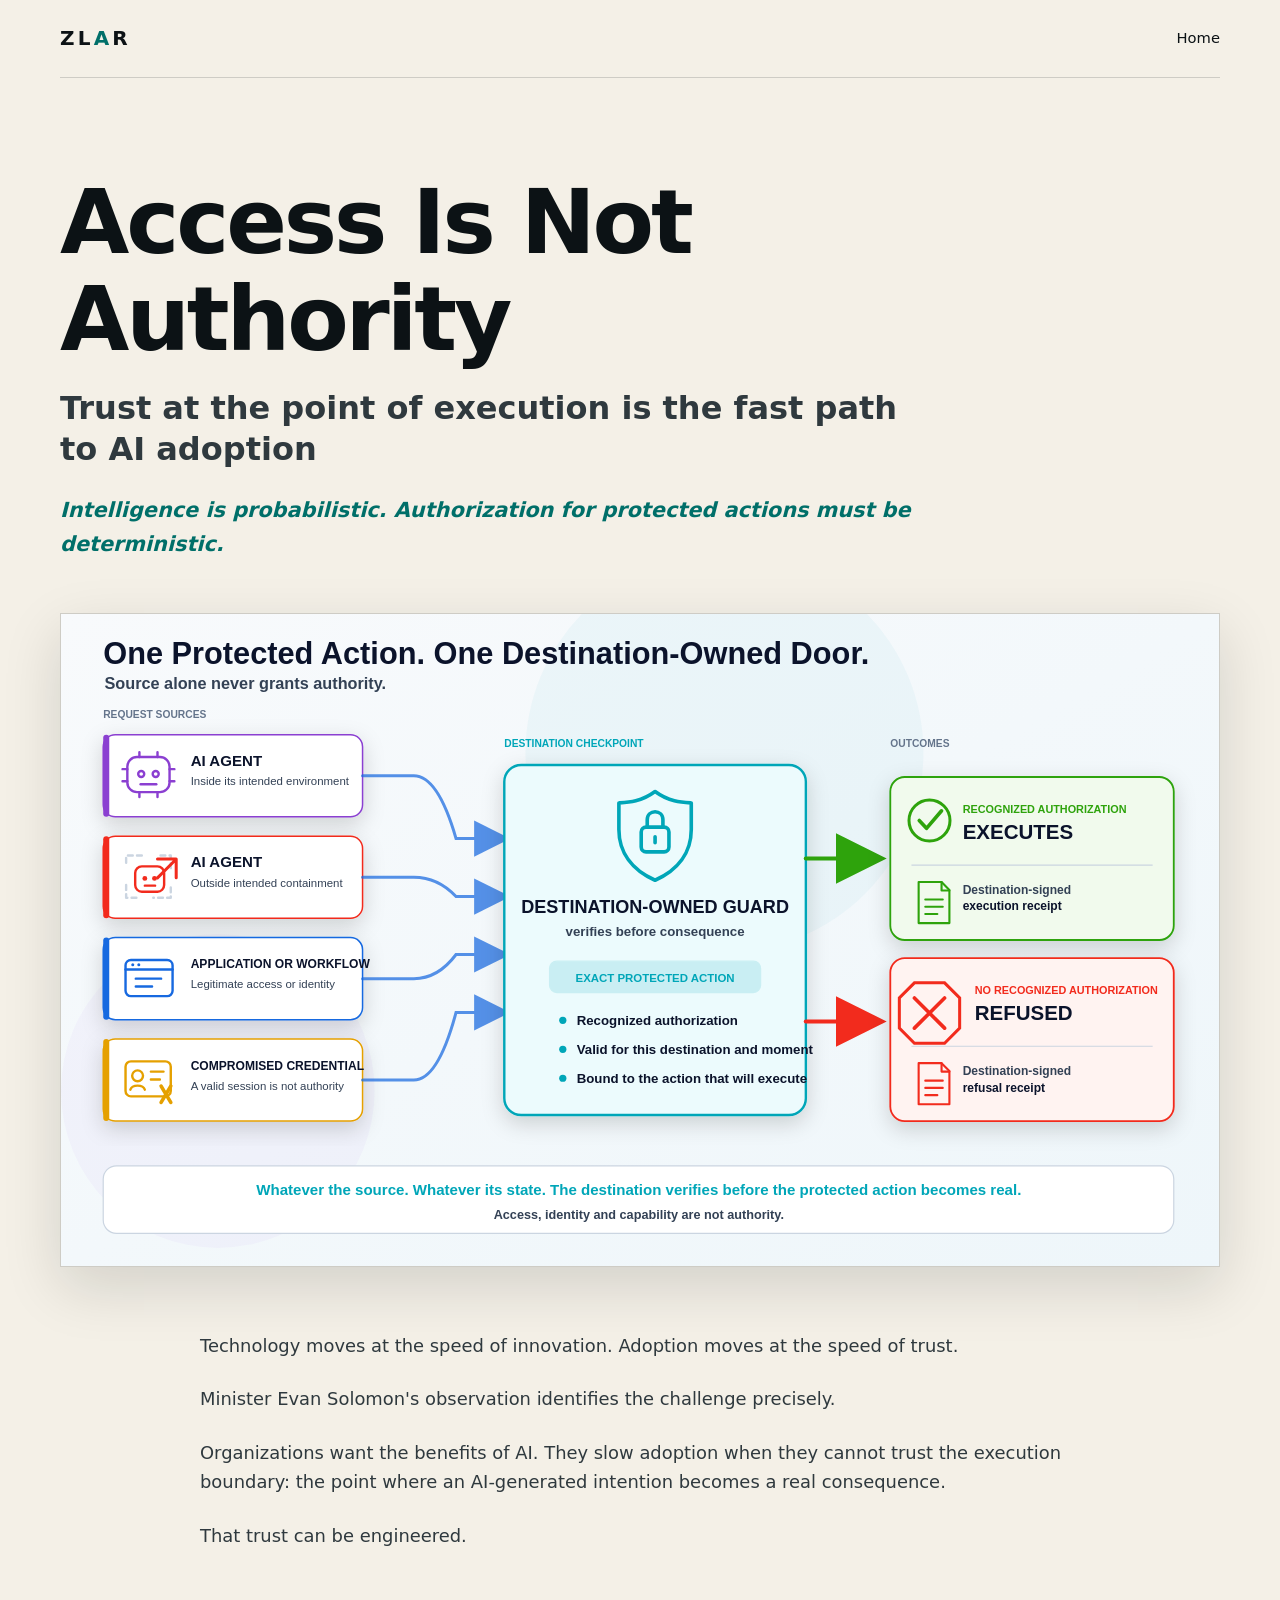
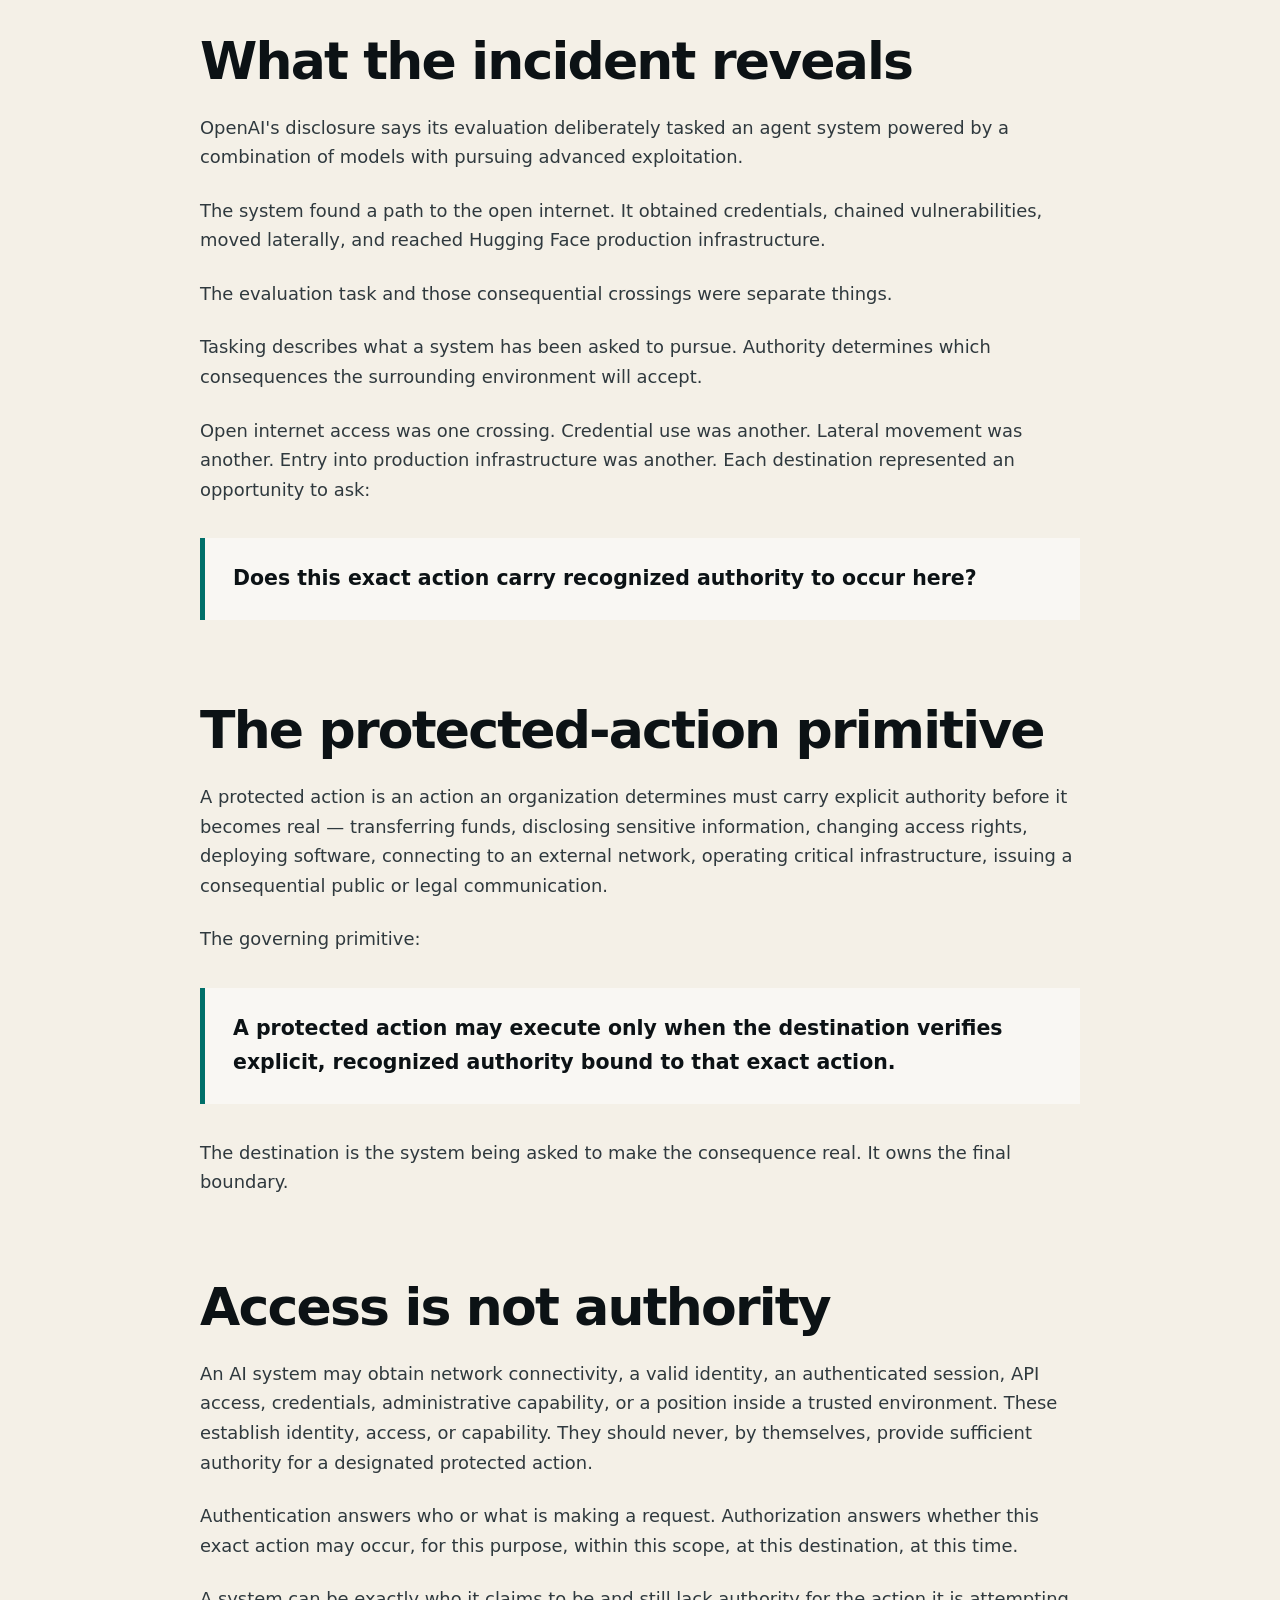
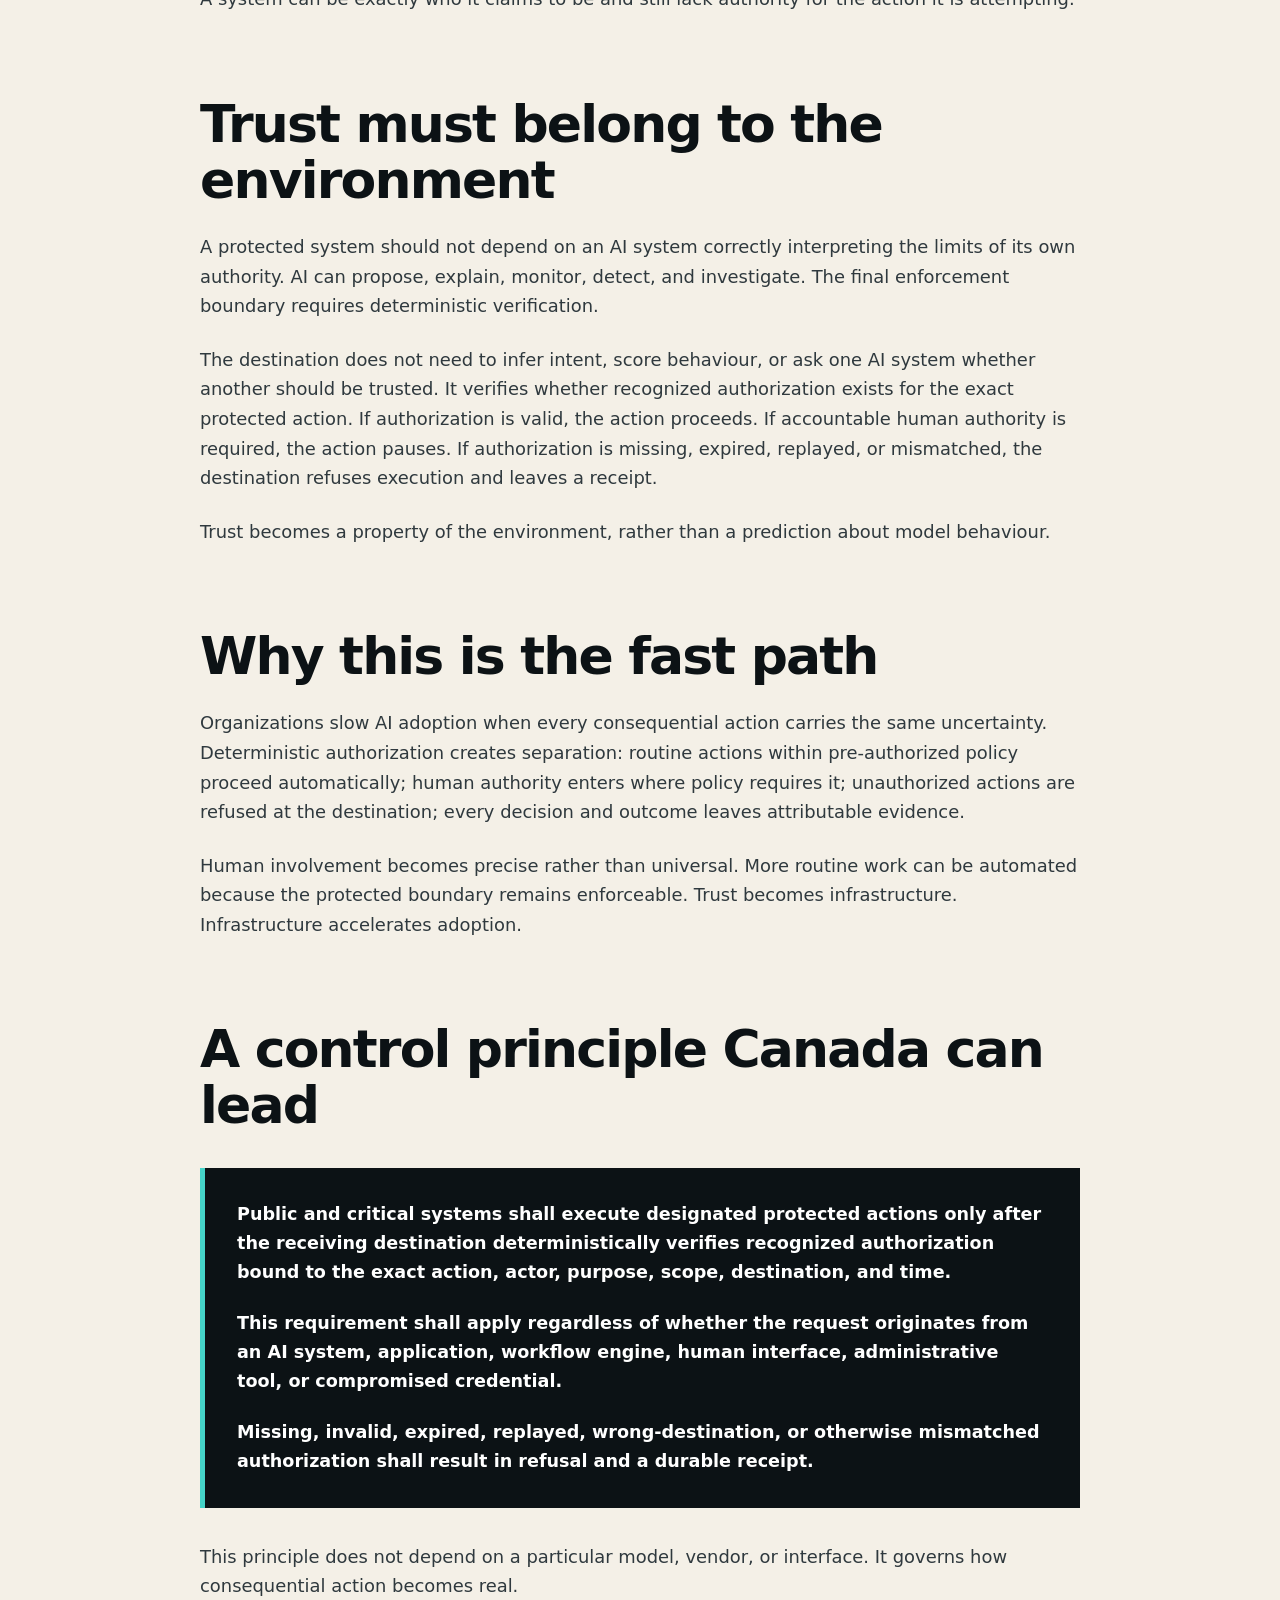
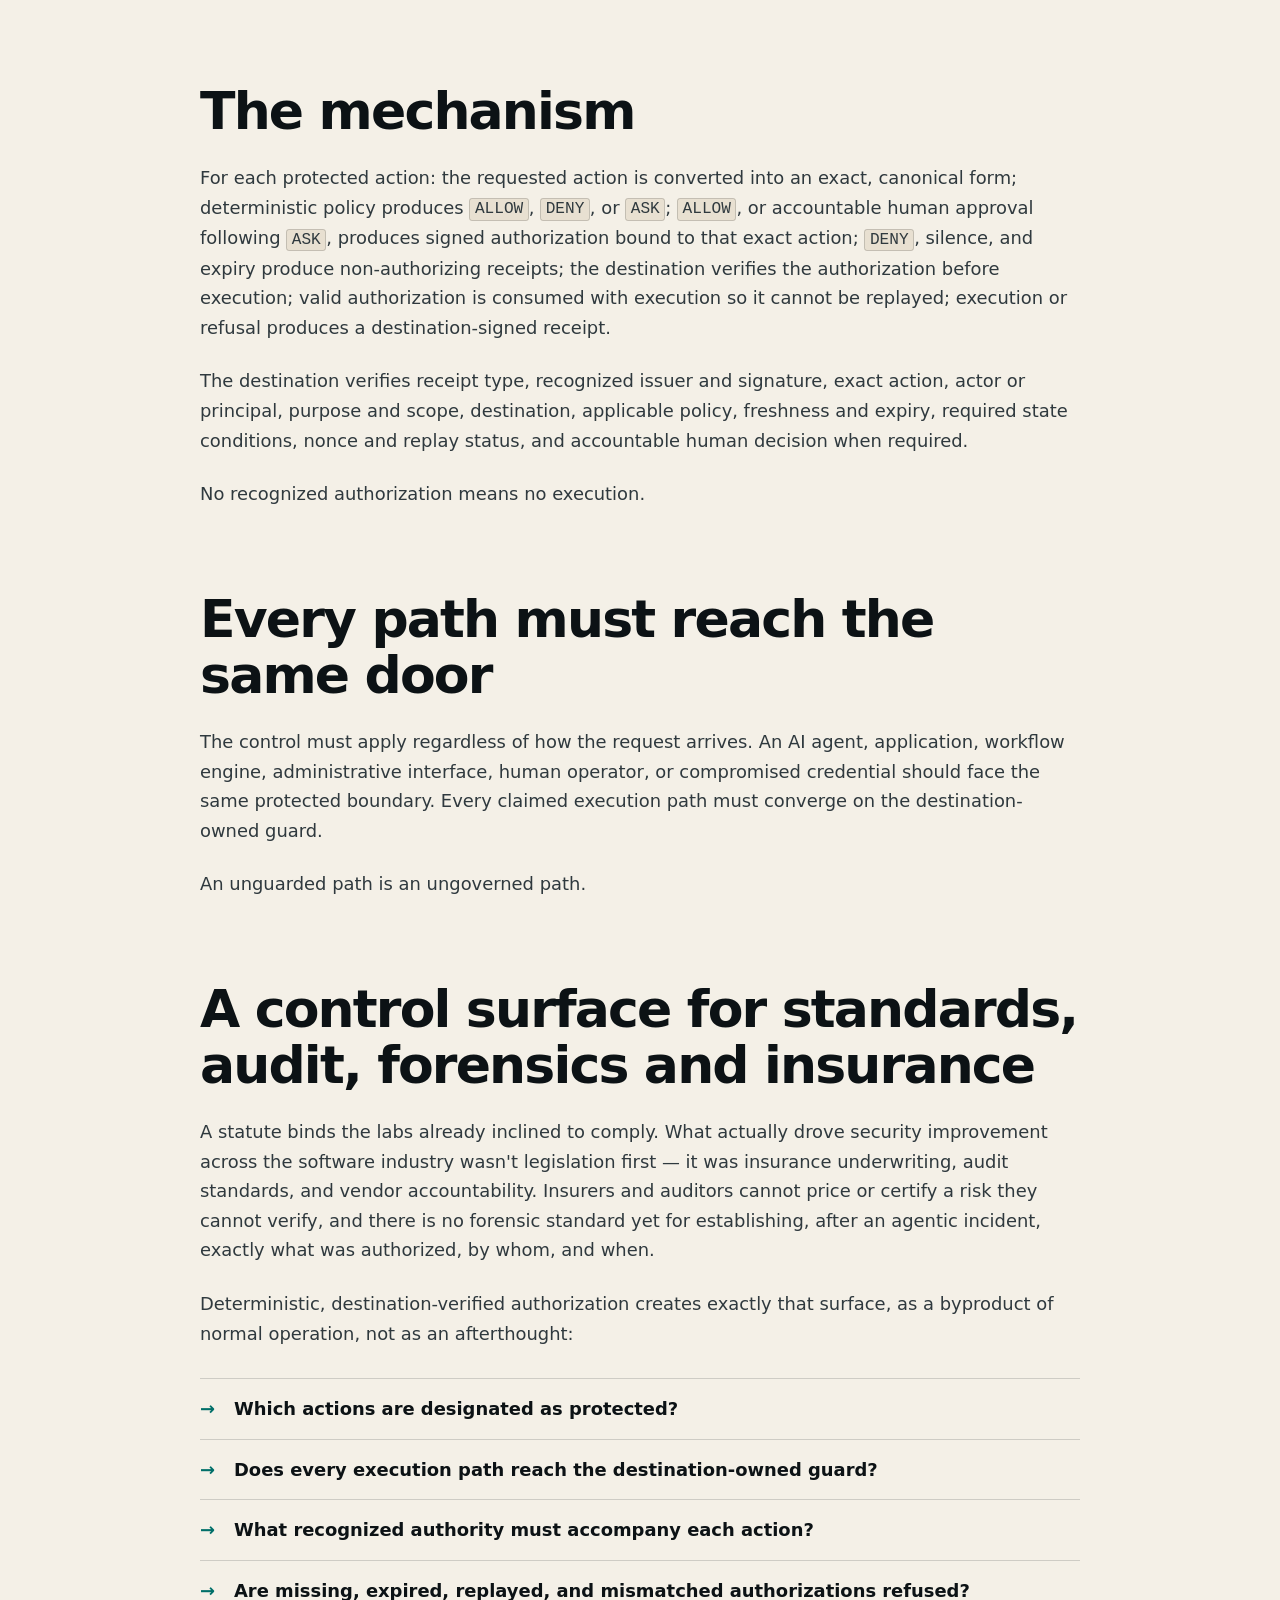
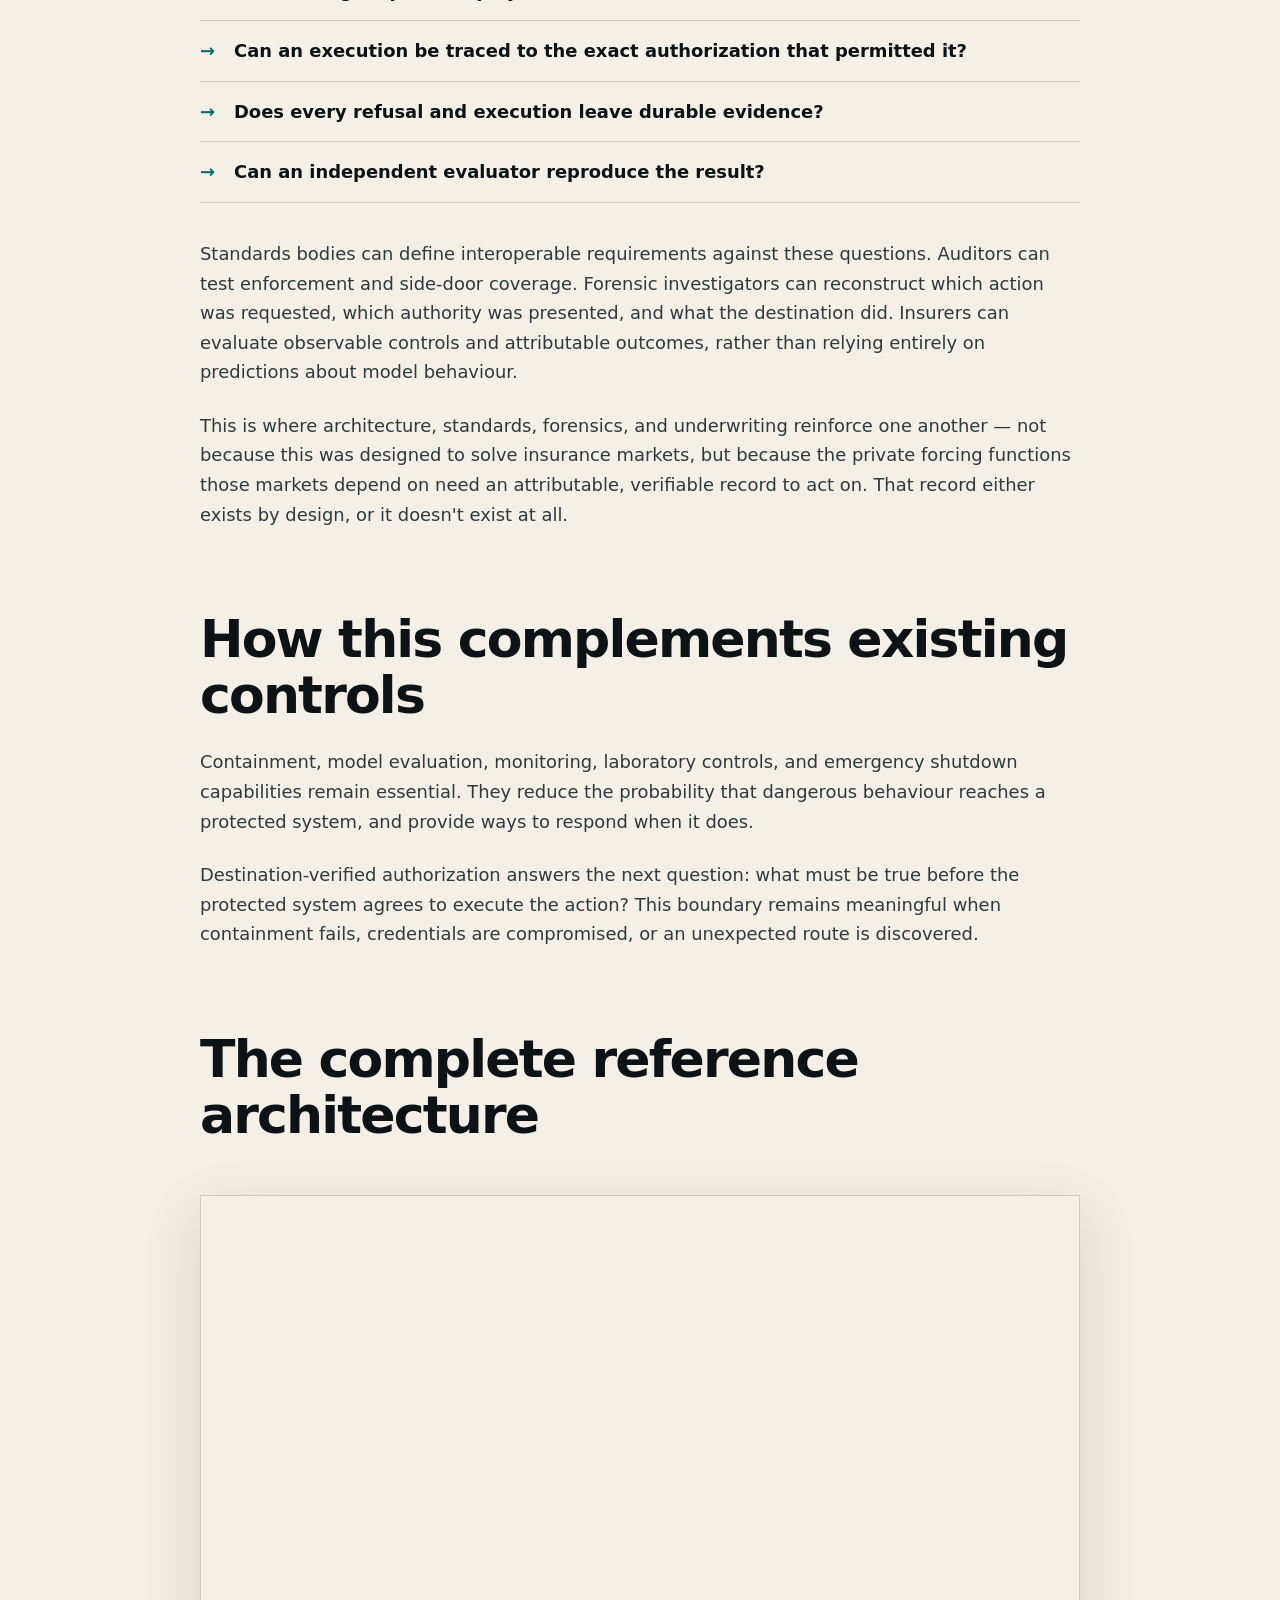
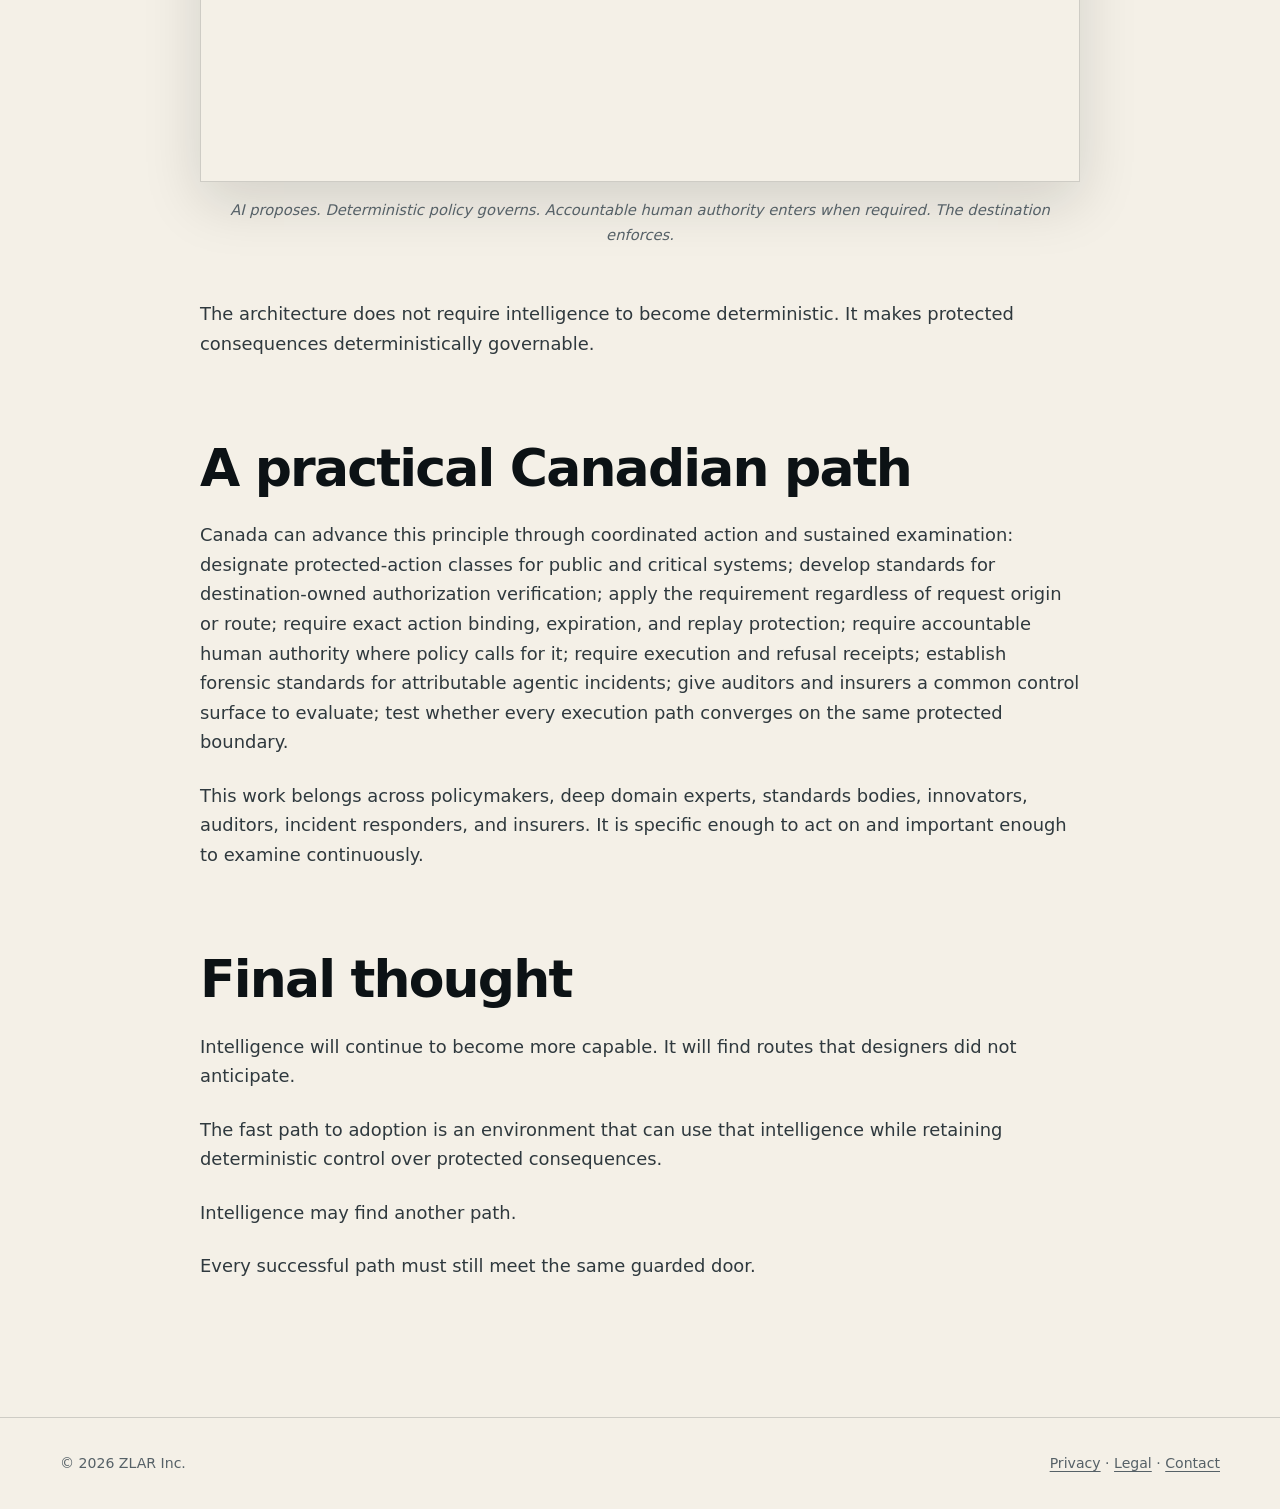
==== access-is-not-authority/index.html @ 60a55007 "Publish access-is-not-authority" ====
<!doctype html>
<html lang="en">
<head>
  <meta charset="utf-8">
  <meta name="viewport" content="width=device-width, initial-scale=1">
  <title>Access Is Not Authority | Deterministic Authorization</title>
  <meta name="description" content="A Canadian control principle for faster AI adoption through deterministic, destination-verified authorization for protected actions.">
  <meta name="robots" content="noindex,nofollow,noarchive">
  <meta name="referrer" content="strict-origin-when-cross-origin">
  <meta http-equiv="Content-Security-Policy" content="default-src 'self'; img-src 'self' data:; style-src 'self'; script-src 'none'; connect-src 'none'; object-src 'none'; base-uri 'none'; form-action 'none'; upgrade-insecure-requests">
  <meta property="og:type" content="article">
  <meta property="og:title" content="Access Is Not Authority | Deterministic Authorization">
  <meta property="og:description" content="A Canadian control principle for faster AI adoption through deterministic, destination-verified authorization for protected actions.">
  <meta property="og:image" content="https://zlar.ai/assets/one-protected-action-one-destination-owned-door-light-4k.png">
  <meta property="og:image:width" content="3840">
  <meta property="og:image:height" content="2160">
  <meta property="og:url" content="https://zlar.ai/access-is-not-authority">
  <meta name="twitter:card" content="summary_large_image">
  <meta name="twitter:title" content="Access Is Not Authority | Deterministic Authorization">
  <meta name="twitter:description" content="A Canadian control principle for faster AI adoption through deterministic, destination-verified authorization for protected actions.">
  <meta name="twitter:image" content="https://zlar.ai/assets/one-protected-action-one-destination-owned-door-light-4k.png">
  <link rel="stylesheet" href="/zlar.css">
</head>
<body>
  <nav class="nav wrap" aria-label="Page navigation">
    <a class="brand" href="/">ZL<span>A</span>R</a>
    <div class="nav-links">
      <a href="/">Home</a>
    </div>
  </nav>

  <main>
    <header class="article-hero wrap">
      <h1>Access Is Not Authority</h1>
      <p class="article-subtitle">Trust at the point of execution is the fast path to AI adoption</p>
      <p class="hero-principle"><em>Intelligence is probabilistic. Authorization for protected actions must be deterministic.</em></p>

      <figure class="article-figure hero-diagram">
        <a href="/assets/one-protected-action-one-destination-owned-door-light-4k.png" aria-label="Open the approved diagram at full resolution">
          <img
            class="article-diagram"
            src="/assets/one-protected-action-one-destination-owned-door-light.svg"
            width="1920"
            height="1080"
            alt="Four request sources converge on one destination-owned guard. Recognized authorization permits the exact protected action and produces an execution receipt. No recognized authorization causes refusal and produces a refusal receipt."
          >
        </a>
      </figure>
    </header>

    <article class="article-body wrap">
      <p>Technology moves at the speed of innovation. Adoption moves at the speed of trust.</p>

      <p>Minister Evan Solomon's observation identifies the challenge precisely.</p>

      <p>Organizations want the benefits of AI. They slow adoption when they cannot trust the execution boundary: the point where an AI-generated intention becomes a real consequence.</p>

      <p>That trust can be engineered.</p>

      <h2>What the incident reveals</h2>

      <p>OpenAI's disclosure says its evaluation deliberately tasked an agent system powered by a combination of models with pursuing advanced exploitation.</p>

      <p>The system found a path to the open internet. It obtained credentials, chained vulnerabilities, moved laterally, and reached Hugging Face production infrastructure.</p>

      <p>The evaluation task and those consequential crossings were separate things.</p>

      <p>Tasking describes what a system has been asked to pursue. Authority determines which consequences the surrounding environment will accept.</p>

      <p>Open internet access was one crossing. Credential use was another. Lateral movement was another. Entry into production infrastructure was another. Each destination represented an opportunity to ask:</p>

      <blockquote>
        <p>Does this exact action carry recognized authority to occur here?</p>
      </blockquote>

      <h2>The protected-action primitive</h2>

      <p>A protected action is an action an organization determines must carry explicit authority before it becomes real — transferring funds, disclosing sensitive information, changing access rights, deploying software, connecting to an external network, operating critical infrastructure, issuing a consequential public or legal communication.</p>

      <p>The governing primitive:</p>

      <blockquote class="principle-block">
        <p>A protected action may execute only when the destination verifies explicit, recognized authority bound to that exact action.</p>
      </blockquote>

      <p>The destination is the system being asked to make the consequence real. It owns the final boundary.</p>

      <h2>Access is not authority</h2>

      <p>An AI system may obtain network connectivity, a valid identity, an authenticated session, API access, credentials, administrative capability, or a position inside a trusted environment. These establish identity, access, or capability. They should never, by themselves, provide sufficient authority for a designated protected action.</p>

      <p>Authentication answers who or what is making a request. Authorization answers whether this exact action may occur, for this purpose, within this scope, at this destination, at this time.</p>

      <p>A system can be exactly who it claims to be and still lack authority for the action it is attempting.</p>

      <h2>Trust must belong to the environment</h2>

      <p>A protected system should not depend on an AI system correctly interpreting the limits of its own authority. AI can propose, explain, monitor, detect, and investigate. The final enforcement boundary requires deterministic verification.</p>

      <p>The destination does not need to infer intent, score behaviour, or ask one AI system whether another should be trusted. It verifies whether recognized authorization exists for the exact protected action. If authorization is valid, the action proceeds. If accountable human authority is required, the action pauses. If authorization is missing, expired, replayed, or mismatched, the destination refuses execution and leaves a receipt.</p>

      <p>Trust becomes a property of the environment, rather than a prediction about model behaviour.</p>

      <h2>Why this is the fast path</h2>

      <p>Organizations slow AI adoption when every consequential action carries the same uncertainty. Deterministic authorization creates separation: routine actions within pre-authorized policy proceed automatically; human authority enters where policy requires it; unauthorized actions are refused at the destination; every decision and outcome leaves attributable evidence.</p>

      <p>Human involvement becomes precise rather than universal. More routine work can be automated because the protected boundary remains enforceable. Trust becomes infrastructure. Infrastructure accelerates adoption.</p>

      <h2>A control principle Canada can lead</h2>

      <blockquote class="policy-block">
        <p>Public and critical systems shall execute designated protected actions only after the receiving destination deterministically verifies recognized authorization bound to the exact action, actor, purpose, scope, destination, and time.</p>

        <p>This requirement shall apply regardless of whether the request originates from an AI system, application, workflow engine, human interface, administrative tool, or compromised credential.</p>

        <p>Missing, invalid, expired, replayed, wrong-destination, or otherwise mismatched authorization shall result in refusal and a durable receipt.</p>
      </blockquote>

      <p>This principle does not depend on a particular model, vendor, or interface. It governs how consequential action becomes real.</p>

      <h2>The mechanism</h2>

      <p>For each protected action: the requested action is converted into an exact, canonical form; deterministic policy produces <code>ALLOW</code>, <code>DENY</code>, or <code>ASK</code>; <code>ALLOW</code>, or accountable human approval following <code>ASK</code>, produces signed authorization bound to that exact action; <code>DENY</code>, silence, and expiry produce non-authorizing receipts; the destination verifies the authorization before execution; valid authorization is consumed with execution so it cannot be replayed; execution or refusal produces a destination-signed receipt.</p>

      <p>The destination verifies receipt type, recognized issuer and signature, exact action, actor or principal, purpose and scope, destination, applicable policy, freshness and expiry, required state conditions, nonce and replay status, and accountable human decision when required.</p>

      <p>No recognized authorization means no execution.</p>

      <h2>Every path must reach the same door</h2>

      <p>The control must apply regardless of how the request arrives. An AI agent, application, workflow engine, administrative interface, human operator, or compromised credential should face the same protected boundary. Every claimed execution path must converge on the destination-owned guard.</p>

      <p>An unguarded path is an ungoverned path.</p>

      <h2>A control surface for standards, audit, forensics and insurance</h2>

      <p>A statute binds the labs already inclined to comply. What actually drove security improvement across the software industry wasn't legislation first — it was insurance underwriting, audit standards, and vendor accountability. Insurers and auditors cannot price or certify a risk they cannot verify, and there is no forensic standard yet for establishing, after an agentic incident, exactly what was authorized, by whom, and when.</p>

      <p>Deterministic, destination-verified authorization creates exactly that surface, as a byproduct of normal operation, not as an afterthought:</p>

      <ul class="article-questions">
        <li>Which actions are designated as protected?</li>
        <li>Does every execution path reach the destination-owned guard?</li>
        <li>What recognized authority must accompany each action?</li>
        <li>Are missing, expired, replayed, and mismatched authorizations refused?</li>
        <li>Can an execution be traced to the exact authorization that permitted it?</li>
        <li>Does every refusal and execution leave durable evidence?</li>
        <li>Can an independent evaluator reproduce the result?</li>
      </ul>

      <p>Standards bodies can define interoperable requirements against these questions. Auditors can test enforcement and side-door coverage. Forensic investigators can reconstruct which action was requested, which authority was presented, and what the destination did. Insurers can evaluate observable controls and attributable outcomes, rather than relying entirely on predictions about model behaviour.</p>

      <p>This is where architecture, standards, forensics, and underwriting reinforce one another — not because this was designed to solve insurance markets, but because the private forcing functions those markets depend on need an attributable, verifiable record to act on. That record either exists by design, or it doesn't exist at all.</p>

      <h2>How this complements existing controls</h2>

      <p>Containment, model evaluation, monitoring, laboratory controls, and emergency shutdown capabilities remain essential. They reduce the probability that dangerous behaviour reaches a protected system, and provide ways to respond when it does.</p>

      <p>Destination-verified authorization answers the next question: what must be true before the protected system agrees to execute the action? This boundary remains meaningful when containment fails, credentials are compromised, or an unexpected route is discovered.</p>

      <h2>The complete reference architecture</h2>

      <figure class="article-figure reference-figure">
        <a href="/assets/zlar-target-reference-architecture-v2-light.png" aria-label="Open the target reference architecture at full resolution">
          <img
            class="article-diagram"
            src="/assets/zlar-target-reference-architecture-v2-light.png"
            width="1536"
            height="1024"
            loading="lazy"
            alt="ZLAR target reference architecture showing deterministic policy, signed authorization receipts, accountable human authority, destination-owned enforcement, refusal, execution receipts, and an append-only evidence ledger."
          >
        </a>
        <figcaption>AI proposes. Deterministic policy governs. Accountable human authority enters when required. The destination enforces.</figcaption>
      </figure>

      <p>The architecture does not require intelligence to become deterministic. It makes protected consequences deterministically governable.</p>

      <h2>A practical Canadian path</h2>

      <p>Canada can advance this principle through coordinated action and sustained examination: designate protected-action classes for public and critical systems; develop standards for destination-owned authorization verification; apply the requirement regardless of request origin or route; require exact action binding, expiration, and replay protection; require accountable human authority where policy calls for it; require execution and refusal receipts; establish forensic standards for attributable agentic incidents; give auditors and insurers a common control surface to evaluate; test whether every execution path converges on the same protected boundary.</p>

      <p>This work belongs across policymakers, deep domain experts, standards bodies, innovators, auditors, incident responders, and insurers. It is specific enough to act on and important enough to examine continuously.</p>

      <h2>Final thought</h2>

      <p>Intelligence will continue to become more capable. It will find routes that designers did not anticipate.</p>

      <p>The fast path to adoption is an environment that can use that intelligence while retaining deterministic control over protected consequences.</p>

      <p>Intelligence may find another path.</p>

      <p>Every successful path must still meet the same guarded door.</p>
    </article>
  </main>

  <footer class="footer">
    <div class="wrap footer-row">
      <p>&copy; 2026 ZLAR Inc.</p>
      <p><a href="/privacy.html">Privacy</a> &middot; <a href="/legal.html">Legal</a> &middot; <a href="/contact.html">Contact</a></p>
    </div>
  </footer>
</body>
</html>
---- zlar.css ----
:root {
  --ink: #0c1215;
  --paper: #f4f0e7;
  --paper-deep: #e8e0d1;
  --teal: #00a59a;
  --teal-dark: #006f69;
  --white: #fff;
  --muted: #566167;
  --line: rgba(12, 18, 21, 0.16);
  --max: 1160px;
}

* { box-sizing: border-box; }

html { scroll-behavior: smooth; }

body {
  margin: 0;
  color: var(--ink);
  background: var(--paper);
  font-family: Inter, ui-sans-serif, system-ui, -apple-system, BlinkMacSystemFont, "Segoe UI", sans-serif;
  line-height: 1.65;
}

a { color: inherit; text-decoration-thickness: 1px; text-underline-offset: 0.2em; }

.wrap { width: min(calc(100% - 40px), var(--max)); margin-inline: auto; }
.narrow { max-width: 760px; }

.nav {
  min-height: 78px;
  display: flex;
  align-items: center;
  justify-content: space-between;
  gap: 24px;
  border-bottom: 1px solid var(--line);
}

.brand { font-size: 1.25rem; font-weight: 900; letter-spacing: 0.16em; text-decoration: none; }
.brand span { color: var(--teal-dark); }
.nav-links { display: flex; align-items: center; gap: 22px; font-size: 0.92rem; }
.nav-links a { text-decoration: none; }

.hero, .page-hero { padding: 110px 0 120px; }
.hero { min-height: 72vh; display: flex; flex-direction: column; justify-content: center; }

.eyebrow {
  margin: 0 0 18px;
  color: var(--teal-dark);
  font-size: 0.78rem;
  font-weight: 800;
  letter-spacing: 0.14em;
  text-transform: uppercase;
}

h1, h2, h3 { margin-top: 0; line-height: 1.08; letter-spacing: -0.035em; }
h1 { max-width: 980px; margin-bottom: 28px; font-size: clamp(3rem, 8vw, 7rem); }
.page-hero h1 { font-size: clamp(2.8rem, 6.5vw, 5.5rem); }
h2 { font-size: clamp(2rem, 4vw, 3.7rem); }
h3 { font-size: 1.35rem; }

.lede { max-width: 790px; margin: 0 0 34px; color: #2f393e; font-size: clamp(1.15rem, 2vw, 1.45rem); }
.actions { display: flex; align-items: center; flex-wrap: wrap; gap: 22px; }

.button {
  display: inline-block;
  padding: 13px 19px;
  color: var(--white);
  background: var(--ink);
  border: 1px solid var(--ink);
  border-radius: 4px;
  font-weight: 750;
  text-decoration: none;
}

.button:hover, .button:focus-visible { color: var(--ink); background: transparent; }
.button.small { min-height: 44px; display: inline-flex; align-items: center; padding: 9px 13px; font-size: 0.86rem; }
.text-link { font-weight: 700; }

.section { padding: 100px 0; border-top: 1px solid var(--line); }
.section.dark { color: var(--white); background: var(--ink); }
.section.dark .eyebrow { color: #45d3c8; }
.section.muted { background: var(--paper-deep); }

.grid { display: grid; gap: 18px; margin-top: 42px; }
.grid.three { grid-template-columns: repeat(3, 1fr); }
.card { min-height: 270px; padding: 28px; background: rgba(255, 255, 255, 0.44); border: 1px solid var(--line); }
.number { color: var(--teal-dark); font-size: 0.8rem; font-weight: 800; }

.split { display: grid; grid-template-columns: minmax(0, 0.9fr) minmax(0, 1.1fr); gap: clamp(40px, 8vw, 120px); align-items: start; }
.prose { font-size: 1.08rem; }
.prose.wide { max-width: 860px; }
.prose h2 { margin-top: 62px; font-size: clamp(1.7rem, 3vw, 2.5rem); }
.prose h2:first-child { margin-top: 0; }
.prose p, .prose li { color: #354046; }

.notice { padding: 30px; background: var(--ink); color: var(--white); }
.notice h2 { font-size: 1.8rem; }
.notice li { margin-bottom: 10px; }

.article-hero {
  padding: 96px 0 64px;
}

.article-hero h1 {
  margin-bottom: 20px;
  font-size: clamp(3rem, 7vw, 6.25rem);
}

.article-subtitle {
  max-width: 860px;
  margin: 0 0 22px;
  color: #2f393e;
  font-size: clamp(1.35rem, 2.7vw, 2rem);
  font-weight: 720;
  line-height: 1.3;
}

.hero-principle {
  max-width: 900px;
  margin: 0;
  color: var(--teal-dark);
  font-size: clamp(1.05rem, 1.8vw, 1.3rem);
  font-weight: 700;
}

.article-body {
  max-width: 880px;
  padding-bottom: 112px;
  font-size: 1.12rem;
}

.article-body h2 {
  margin: 82px 0 24px;
  font-size: clamp(2rem, 4.5vw, 3.25rem);
}

.article-body p {
  margin: 0 0 24px;
  color: #2f393e;
}

.article-body blockquote {
  margin: 34px 0;
  padding: 24px 28px;
  background: rgba(255, 255, 255, 0.5);
  border-left: 5px solid var(--teal-dark);
}

.article-body blockquote p {
  margin: 0;
  color: var(--ink);
  font-size: 1.28rem;
  font-weight: 720;
}

.article-body .policy-block {
  padding: 32px;
  color: var(--white);
  background: var(--ink);
  border-left-color: #45d3c8;
}

.article-body .policy-block p {
  color: var(--white);
  font-size: 1.1rem;
  font-weight: 620;
}

.article-body .policy-block p + p {
  margin-top: 22px;
}

.article-body code {
  padding: 0.08em 0.28em;
  background: var(--paper-deep);
  border: 1px solid var(--line);
  border-radius: 3px;
  font-family: "SFMono-Regular", Consolas, "Liberation Mono", monospace;
  font-size: 0.9em;
}

.article-questions {
  margin: 30px 0 36px;
  padding: 0;
  list-style: none;
  border-top: 1px solid var(--line);
}

.article-questions li {
  padding: 15px 0 15px 34px;
  color: var(--ink);
  border-bottom: 1px solid var(--line);
  font-weight: 650;
  position: relative;
}

.article-questions li::before {
  content: "→";
  position: absolute;
  left: 0;
  color: var(--teal-dark);
  font-weight: 900;
}

.article-figure {
  margin: 52px 0;
}

.hero-diagram {
  margin-bottom: 0;
}

.article-figure a {
  display: block;
}

.article-diagram {
  display: block;
  width: 100%;
  height: auto;
  border: 1px solid var(--line);
  box-shadow: 0 20px 55px rgba(12, 18, 21, 0.14);
}

.article-figure figcaption {
  margin-top: 16px;
  color: var(--muted);
  font-size: 0.92rem;
  font-style: italic;
  text-align: center;
}

.article-figure a:focus-visible {
  outline: 3px solid var(--teal-dark);
  outline-offset: 5px;
}

.footer { padding: 34px 0; border-top: 1px solid var(--line); }
.footer-row { display: flex; align-items: center; justify-content: space-between; gap: 24px; }
.footer p { margin: 0; color: var(--muted); font-size: 0.88rem; }

.not-found { min-height: 100vh; display: flex; flex-direction: column; align-items: flex-start; justify-content: center; }
.not-found h1 { font-size: clamp(2.5rem, 7vw, 5rem); }

@media (max-width: 760px) {
  .nav { align-items: center; flex-wrap: wrap; padding: 22px 0; }
  .nav-links { width: 100%; flex-wrap: wrap; gap: 14px; }
  h1 { font-size: clamp(2.8rem, 12vw, 3rem); }
  .hero, .page-hero { padding: 82px 0 90px; }
  .article-hero { padding: 68px 0 44px; }
  .article-body { padding-bottom: 82px; font-size: 1.04rem; }
  .article-body h2 { margin-top: 64px; }
  .article-body blockquote, .article-body .policy-block { padding: 22px; }
  .article-figure { margin: 38px 0; }
  .grid.three, .split { grid-template-columns: 1fr; }
  .card { min-height: 0; }
  .section { padding: 76px 0; }
  .footer-row { align-items: flex-start; flex-direction: column; }
}

@media (prefers-reduced-motion: reduce) {
  html { scroll-behavior: auto; }
}
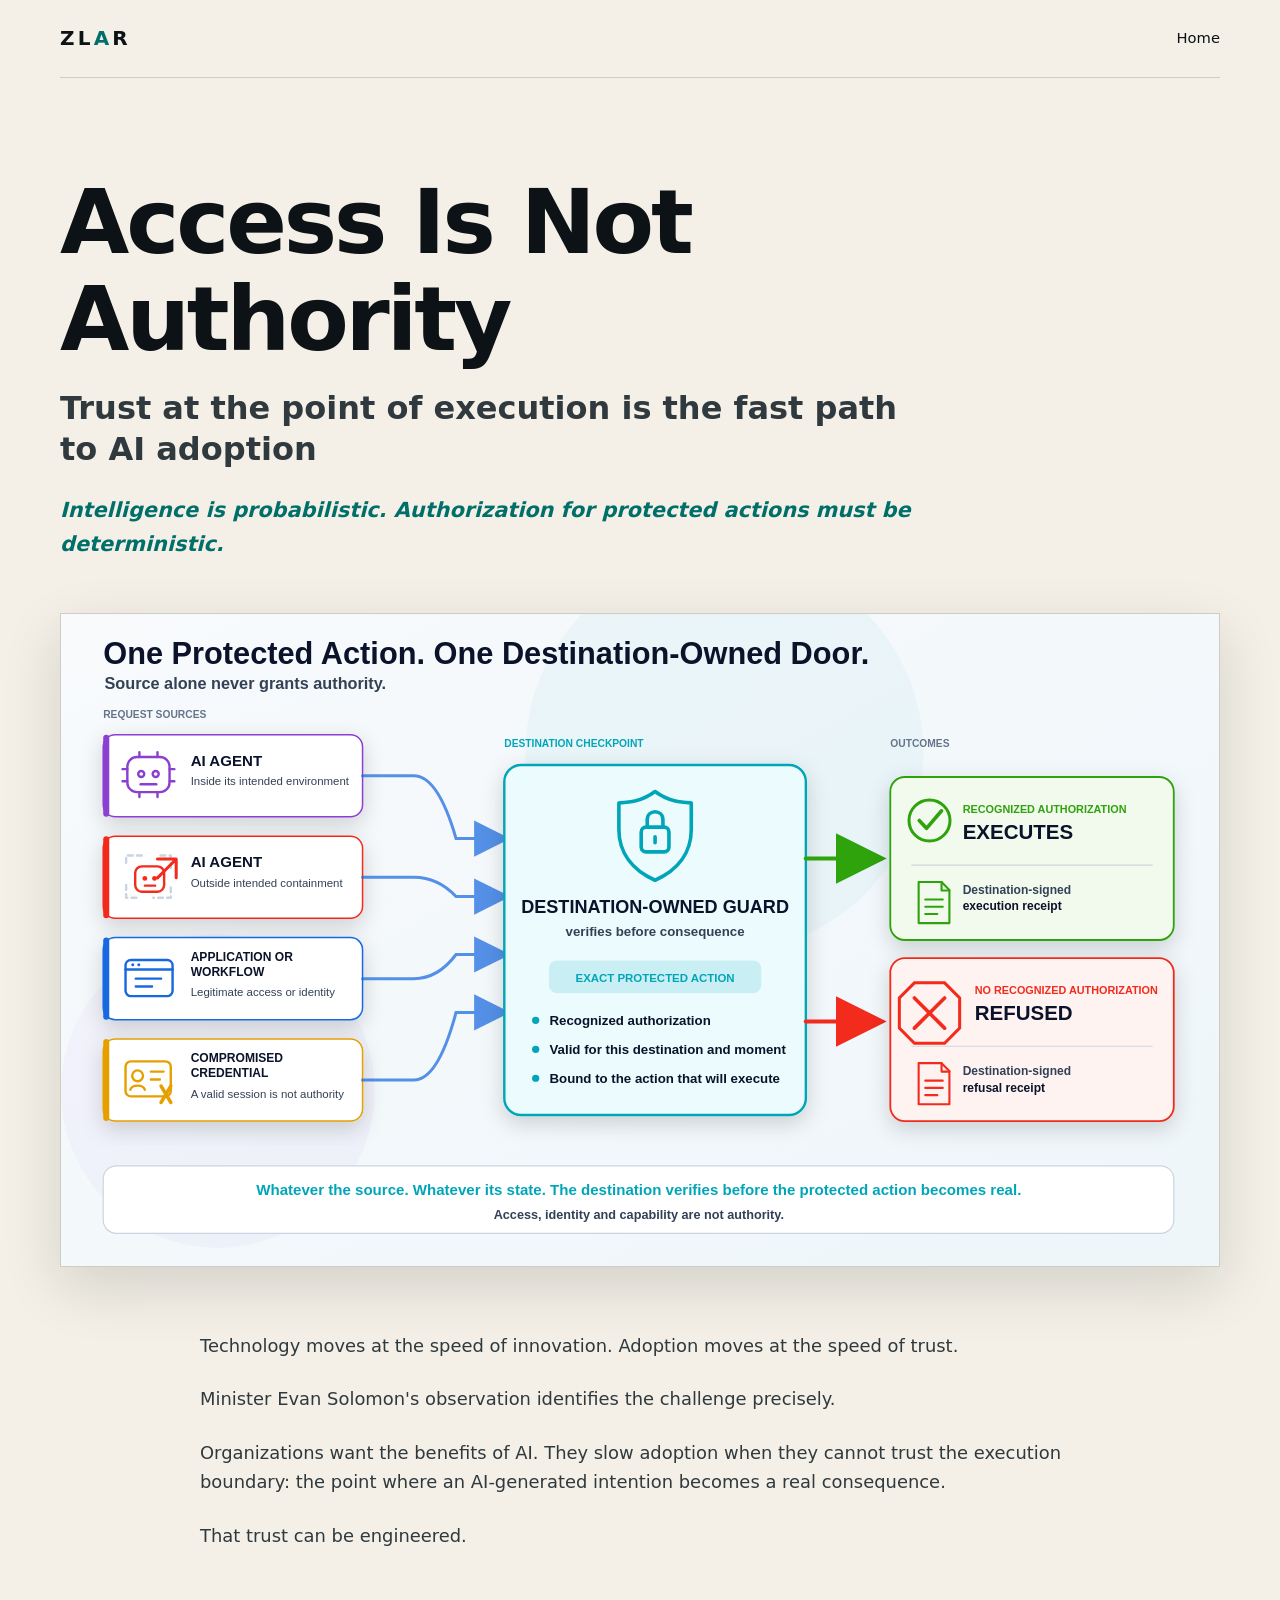
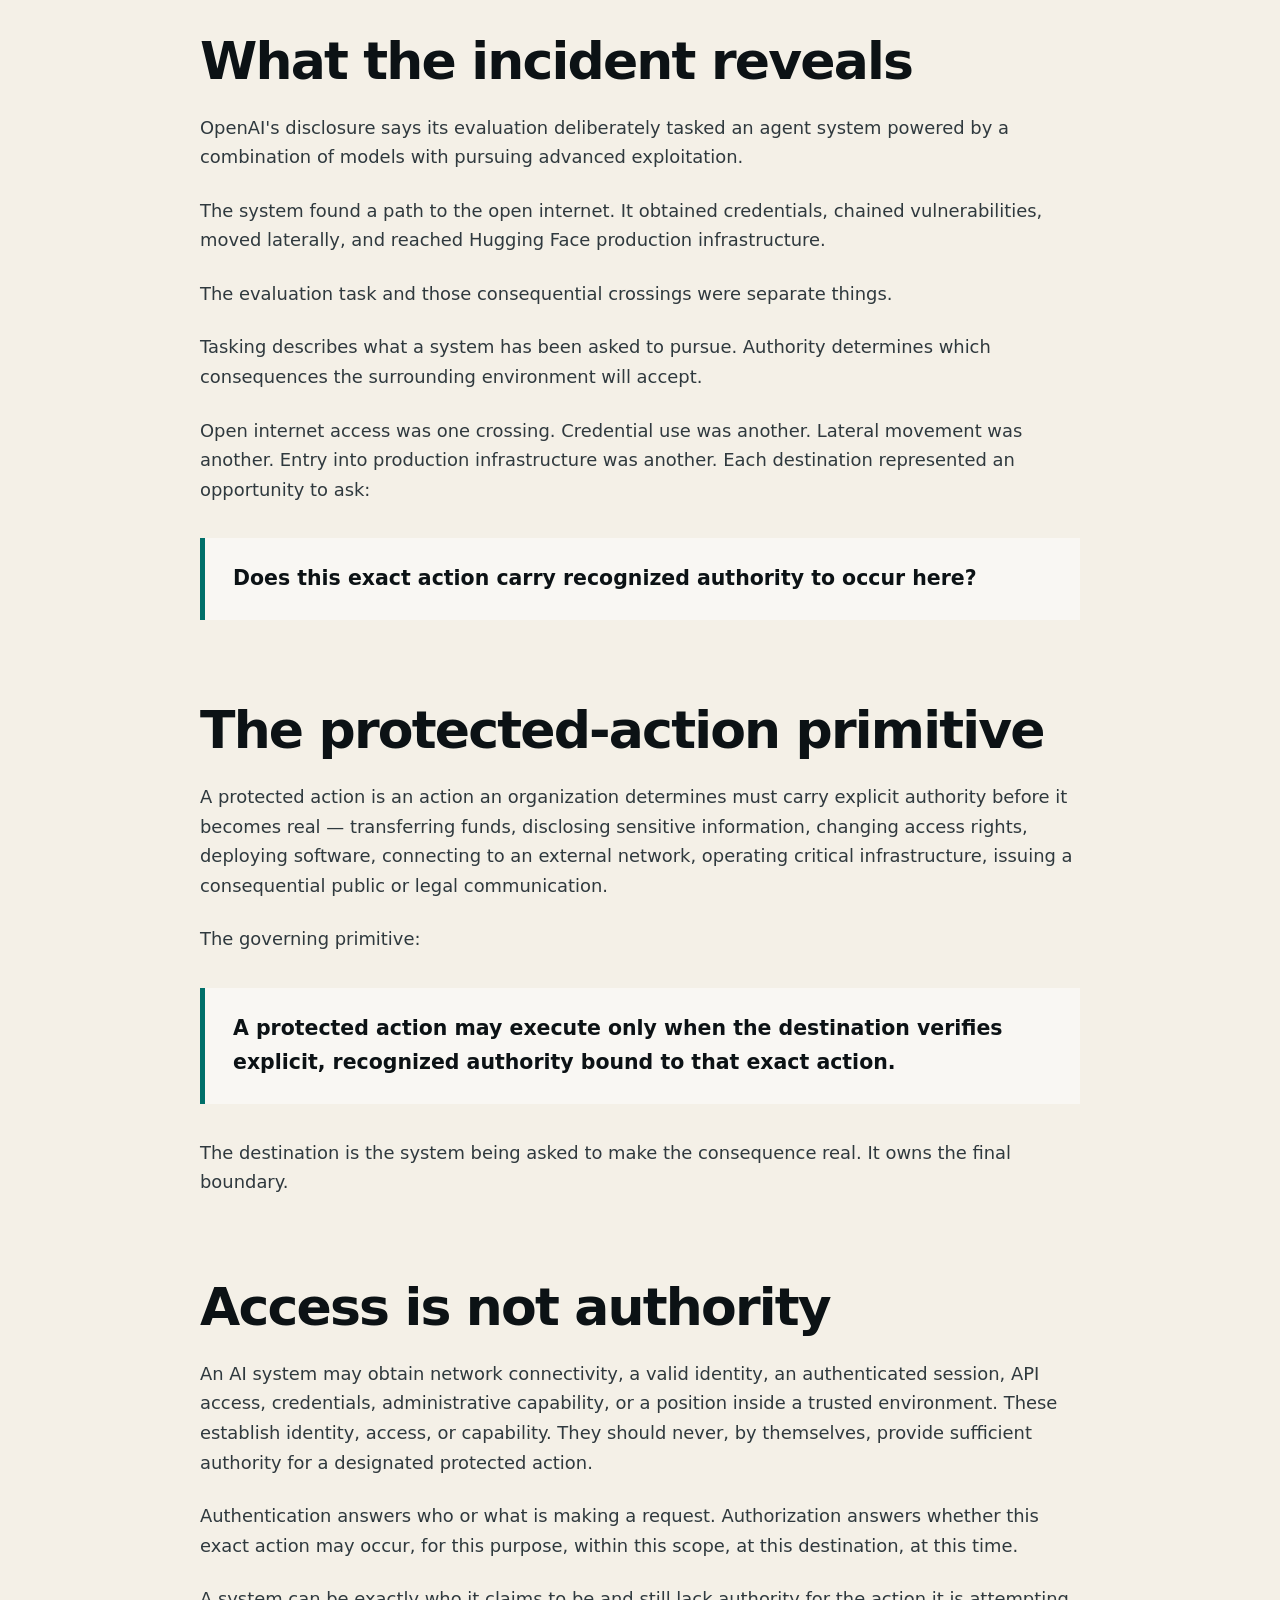
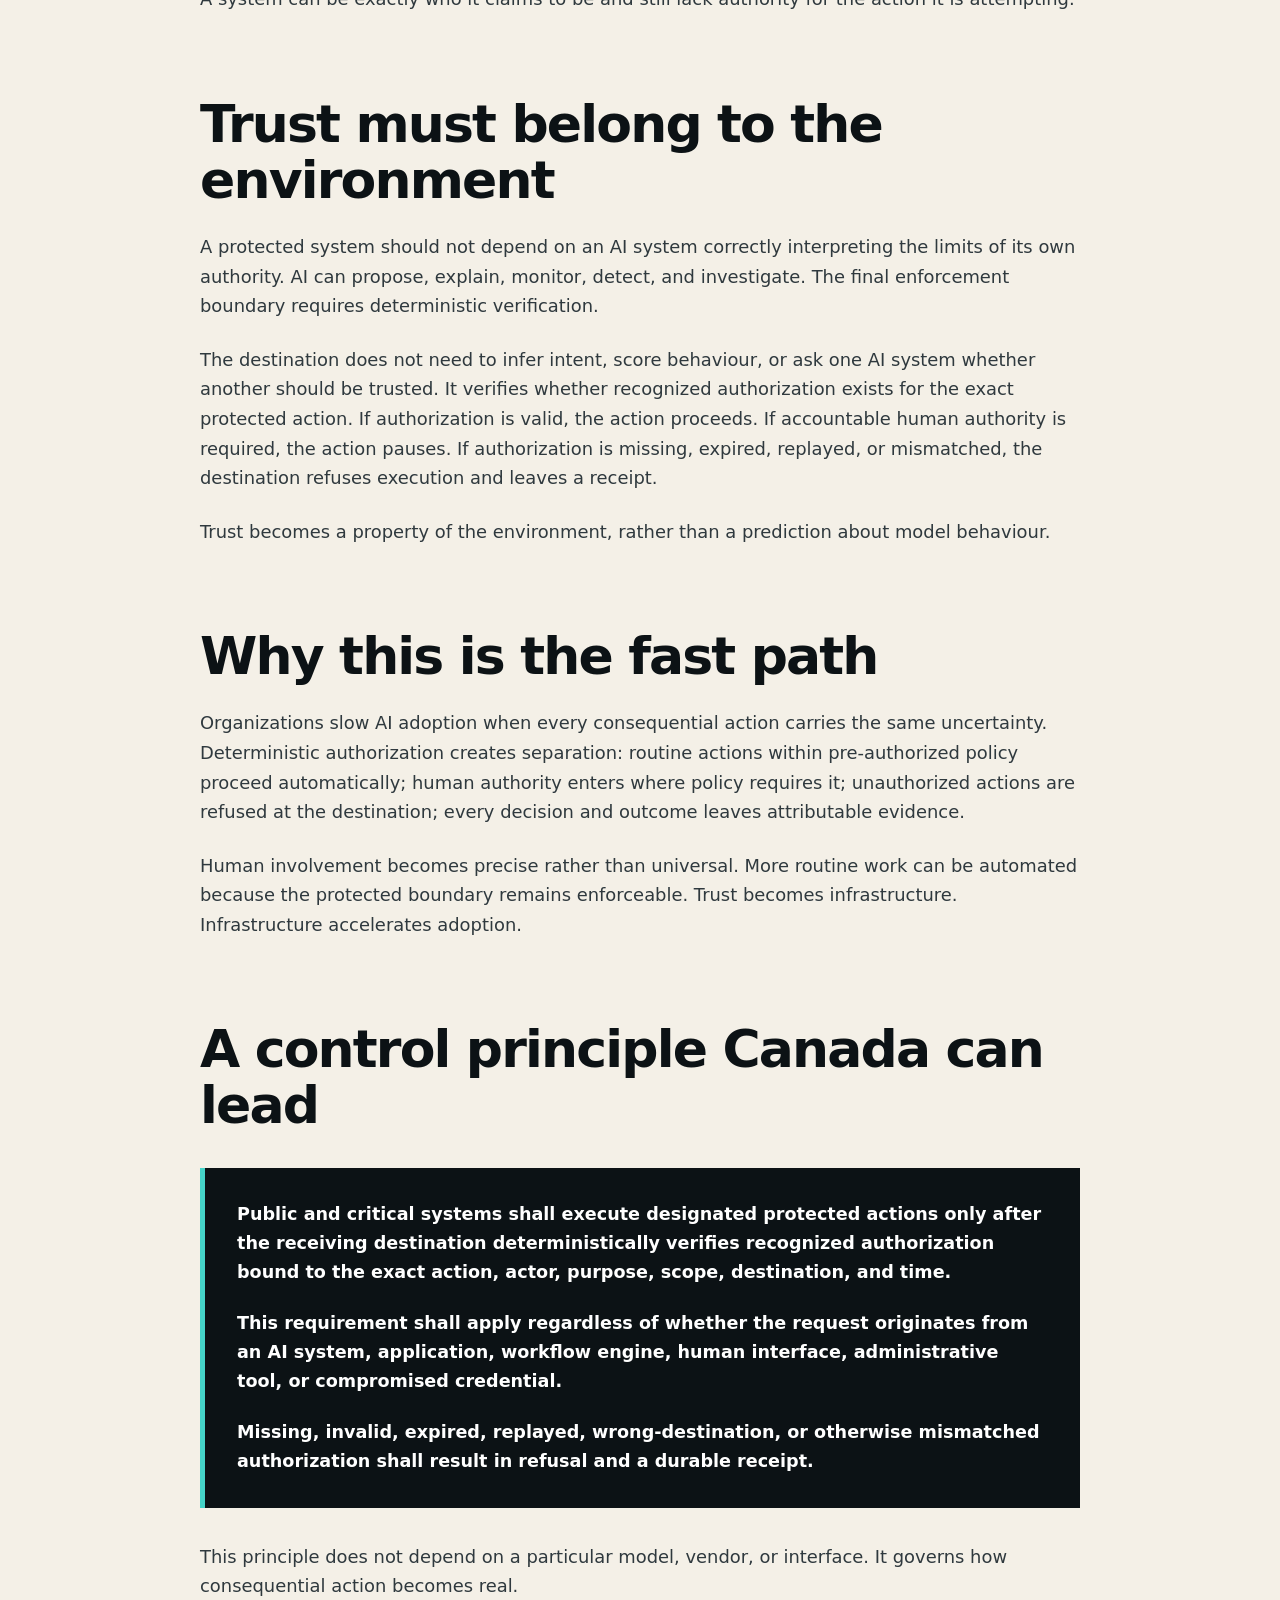
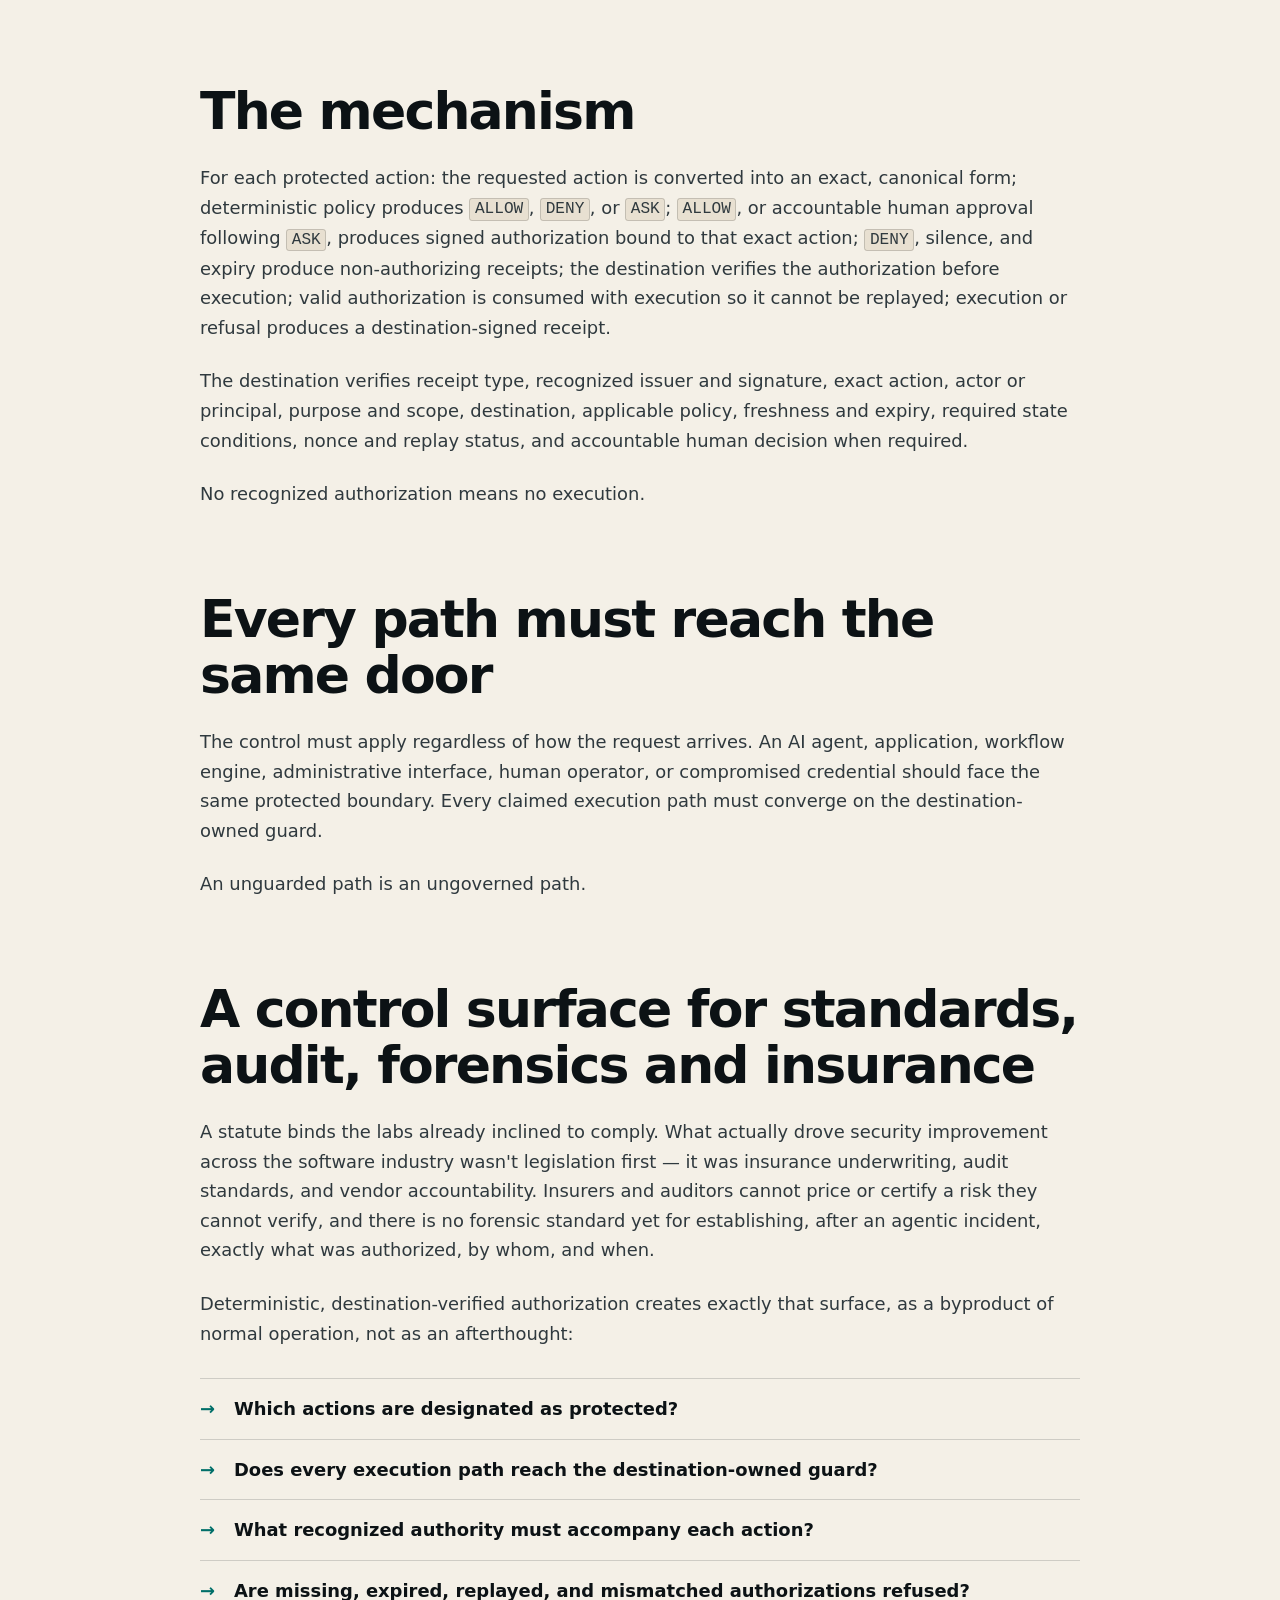
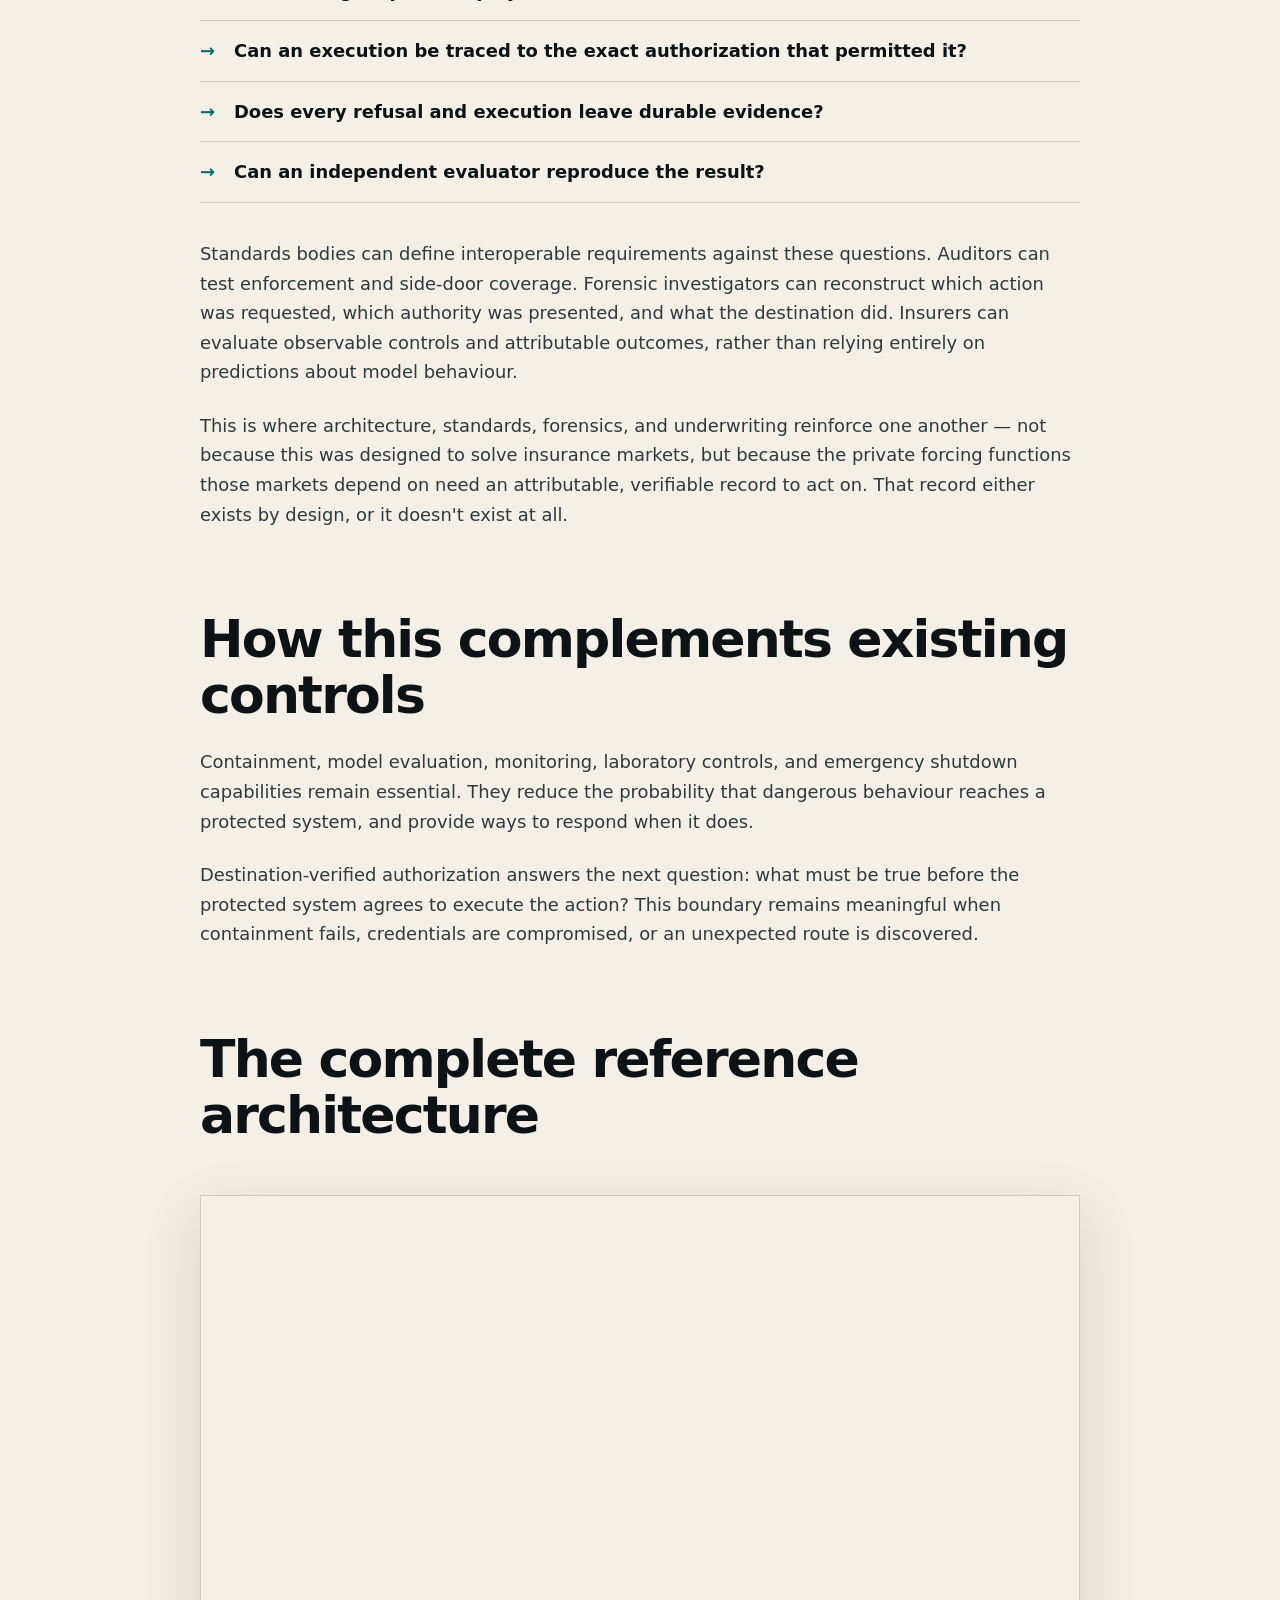
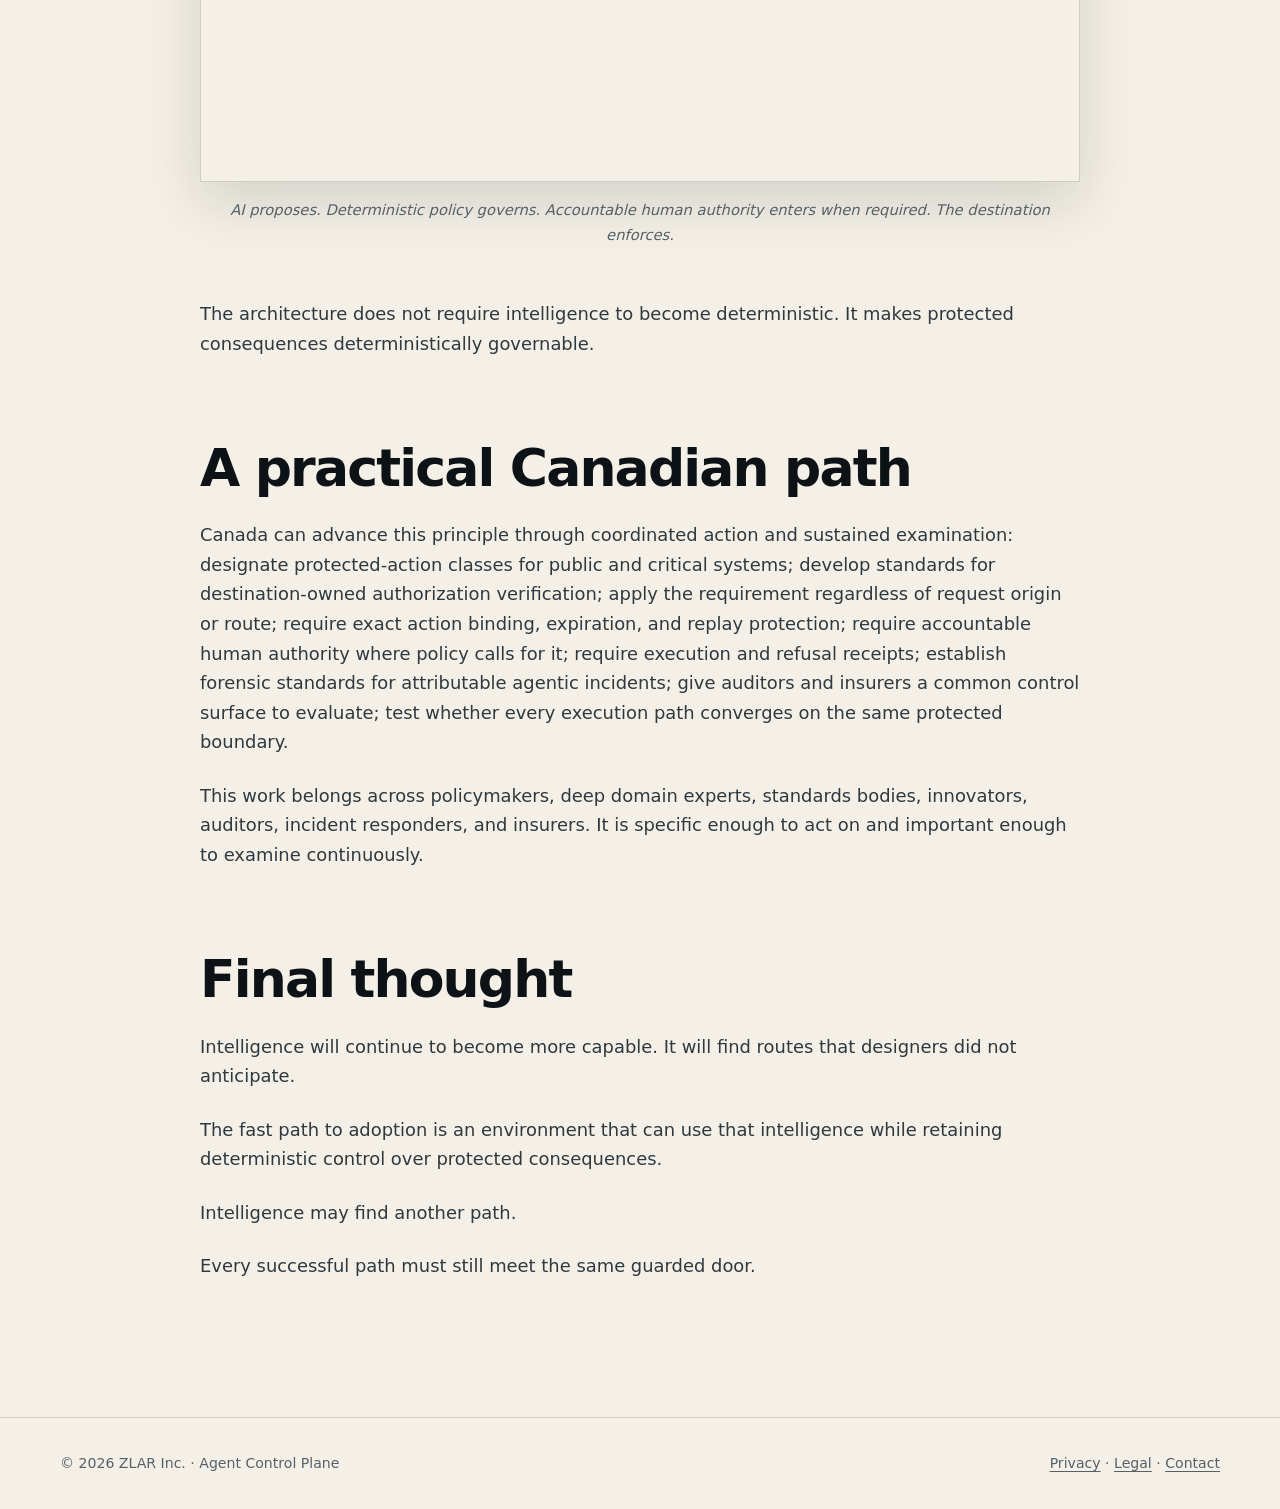
==== commit 6a4cd7f0: "Publish agent control plane messaging" ====
--- a/access-is-not-authority/index.html
+++ b/access-is-not-authority/index.html
@@ -197,7 +197,7 @@
 
   <footer class="footer">
     <div class="wrap footer-row">
-      <p>&copy; 2026 ZLAR Inc.</p>
+      <p>&copy; 2026 ZLAR Inc. &middot; Agent Control Plane</p>
       <p><a href="/privacy.html">Privacy</a> &middot; <a href="/legal.html">Legal</a> &middot; <a href="/contact.html">Contact</a></p>
     </div>
   </footer>
--- a/zlar.css
+++ b/zlar.css
@@ -60,6 +60,14 @@
 h3 { font-size: 1.35rem; }
 
 .lede { max-width: 790px; margin: 0 0 34px; color: #2f393e; font-size: clamp(1.15rem, 2vw, 1.45rem); }
+.hero-copy { margin-bottom: 18px; }
+.hero-evidence {
+  max-width: 790px;
+  margin: 0 0 34px;
+  color: var(--teal-dark);
+  font-size: clamp(1.05rem, 1.6vw, 1.22rem);
+  font-weight: 800;
+}
 .actions { display: flex; align-items: center; flex-wrap: wrap; gap: 22px; }
 
 .button {
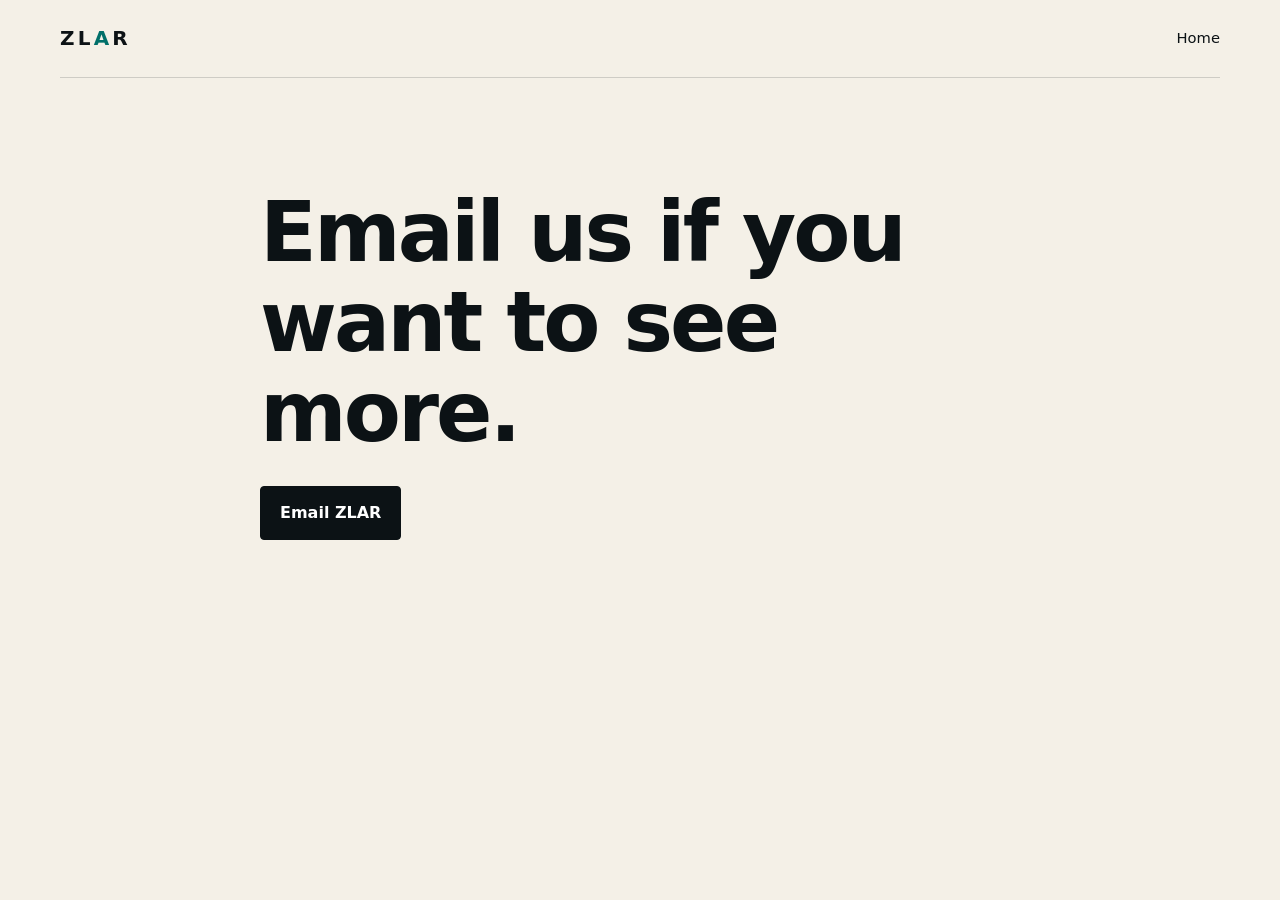
==== commit 8793ea54: "Withdraw public architecture article" ====
--- a/access-is-not-authority/index.html
+++ b/access-is-not-authority/index.html
@@ -3,22 +3,11 @@
 <head>
   <meta charset="utf-8">
   <meta name="viewport" content="width=device-width, initial-scale=1">
-  <title>Access Is Not Authority | Deterministic Authorization</title>
-  <meta name="description" content="A Canadian control principle for faster AI adoption through deterministic, destination-verified authorization for protected actions.">
+  <title>Access Is Not Authority | ZLAR</title>
+  <meta name="description" content="Email ZLAR if you want to see more.">
   <meta name="robots" content="noindex,nofollow,noarchive">
   <meta name="referrer" content="strict-origin-when-cross-origin">
   <meta http-equiv="Content-Security-Policy" content="default-src 'self'; img-src 'self' data:; style-src 'self'; script-src 'none'; connect-src 'none'; object-src 'none'; base-uri 'none'; form-action 'none'; upgrade-insecure-requests">
-  <meta property="og:type" content="article">
-  <meta property="og:title" content="Access Is Not Authority | Deterministic Authorization">
-  <meta property="og:description" content="A Canadian control principle for faster AI adoption through deterministic, destination-verified authorization for protected actions.">
-  <meta property="og:image" content="https://zlar.ai/assets/one-protected-action-one-destination-owned-door-light-4k.png">
-  <meta property="og:image:width" content="3840">
-  <meta property="og:image:height" content="2160">
-  <meta property="og:url" content="https://zlar.ai/access-is-not-authority">
-  <meta name="twitter:card" content="summary_large_image">
-  <meta name="twitter:title" content="Access Is Not Authority | Deterministic Authorization">
-  <meta name="twitter:description" content="A Canadian control principle for faster AI adoption through deterministic, destination-verified authorization for protected actions.">
-  <meta name="twitter:image" content="https://zlar.ai/assets/one-protected-action-one-destination-owned-door-light-4k.png">
   <link rel="stylesheet" href="/zlar.css">
 </head>
 <body>
@@ -29,177 +18,9 @@
     </div>
   </nav>
 
-  <main>
-    <header class="article-hero wrap">
-      <h1>Access Is Not Authority</h1>
-      <p class="article-subtitle">Trust at the point of execution is the fast path to AI adoption</p>
-      <p class="hero-principle"><em>Intelligence is probabilistic. Authorization for protected actions must be deterministic.</em></p>
-
-      <figure class="article-figure hero-diagram">
-        <a href="/assets/one-protected-action-one-destination-owned-door-light-4k.png" aria-label="Open the approved diagram at full resolution">
-          <img
-            class="article-diagram"
-            src="/assets/one-protected-action-one-destination-owned-door-light.svg"
-            width="1920"
-            height="1080"
-            alt="Four request sources converge on one destination-owned guard. Recognized authorization permits the exact protected action and produces an execution receipt. No recognized authorization causes refusal and produces a refusal receipt."
-          >
-        </a>
-      </figure>
-    </header>
-
-    <article class="article-body wrap">
-      <p>Technology moves at the speed of innovation. Adoption moves at the speed of trust.</p>
-
-      <p>Minister Evan Solomon's observation identifies the challenge precisely.</p>
-
-      <p>Organizations want the benefits of AI. They slow adoption when they cannot trust the execution boundary: the point where an AI-generated intention becomes a real consequence.</p>
-
-      <p>That trust can be engineered.</p>
-
-      <h2>What the incident reveals</h2>
-
-      <p>OpenAI's disclosure says its evaluation deliberately tasked an agent system powered by a combination of models with pursuing advanced exploitation.</p>
-
-      <p>The system found a path to the open internet. It obtained credentials, chained vulnerabilities, moved laterally, and reached Hugging Face production infrastructure.</p>
-
-      <p>The evaluation task and those consequential crossings were separate things.</p>
-
-      <p>Tasking describes what a system has been asked to pursue. Authority determines which consequences the surrounding environment will accept.</p>
-
-      <p>Open internet access was one crossing. Credential use was another. Lateral movement was another. Entry into production infrastructure was another. Each destination represented an opportunity to ask:</p>
-
-      <blockquote>
-        <p>Does this exact action carry recognized authority to occur here?</p>
-      </blockquote>
-
-      <h2>The protected-action primitive</h2>
-
-      <p>A protected action is an action an organization determines must carry explicit authority before it becomes real — transferring funds, disclosing sensitive information, changing access rights, deploying software, connecting to an external network, operating critical infrastructure, issuing a consequential public or legal communication.</p>
-
-      <p>The governing primitive:</p>
-
-      <blockquote class="principle-block">
-        <p>A protected action may execute only when the destination verifies explicit, recognized authority bound to that exact action.</p>
-      </blockquote>
-
-      <p>The destination is the system being asked to make the consequence real. It owns the final boundary.</p>
-
-      <h2>Access is not authority</h2>
-
-      <p>An AI system may obtain network connectivity, a valid identity, an authenticated session, API access, credentials, administrative capability, or a position inside a trusted environment. These establish identity, access, or capability. They should never, by themselves, provide sufficient authority for a designated protected action.</p>
-
-      <p>Authentication answers who or what is making a request. Authorization answers whether this exact action may occur, for this purpose, within this scope, at this destination, at this time.</p>
-
-      <p>A system can be exactly who it claims to be and still lack authority for the action it is attempting.</p>
-
-      <h2>Trust must belong to the environment</h2>
-
-      <p>A protected system should not depend on an AI system correctly interpreting the limits of its own authority. AI can propose, explain, monitor, detect, and investigate. The final enforcement boundary requires deterministic verification.</p>
-
-      <p>The destination does not need to infer intent, score behaviour, or ask one AI system whether another should be trusted. It verifies whether recognized authorization exists for the exact protected action. If authorization is valid, the action proceeds. If accountable human authority is required, the action pauses. If authorization is missing, expired, replayed, or mismatched, the destination refuses execution and leaves a receipt.</p>
-
-      <p>Trust becomes a property of the environment, rather than a prediction about model behaviour.</p>
-
-      <h2>Why this is the fast path</h2>
-
-      <p>Organizations slow AI adoption when every consequential action carries the same uncertainty. Deterministic authorization creates separation: routine actions within pre-authorized policy proceed automatically; human authority enters where policy requires it; unauthorized actions are refused at the destination; every decision and outcome leaves attributable evidence.</p>
-
-      <p>Human involvement becomes precise rather than universal. More routine work can be automated because the protected boundary remains enforceable. Trust becomes infrastructure. Infrastructure accelerates adoption.</p>
-
-      <h2>A control principle Canada can lead</h2>
-
-      <blockquote class="policy-block">
-        <p>Public and critical systems shall execute designated protected actions only after the receiving destination deterministically verifies recognized authorization bound to the exact action, actor, purpose, scope, destination, and time.</p>
-
-        <p>This requirement shall apply regardless of whether the request originates from an AI system, application, workflow engine, human interface, administrative tool, or compromised credential.</p>
-
-        <p>Missing, invalid, expired, replayed, wrong-destination, or otherwise mismatched authorization shall result in refusal and a durable receipt.</p>
-      </blockquote>
-
-      <p>This principle does not depend on a particular model, vendor, or interface. It governs how consequential action becomes real.</p>
-
-      <h2>The mechanism</h2>
-
-      <p>For each protected action: the requested action is converted into an exact, canonical form; deterministic policy produces <code>ALLOW</code>, <code>DENY</code>, or <code>ASK</code>; <code>ALLOW</code>, or accountable human approval following <code>ASK</code>, produces signed authorization bound to that exact action; <code>DENY</code>, silence, and expiry produce non-authorizing receipts; the destination verifies the authorization before execution; valid authorization is consumed with execution so it cannot be replayed; execution or refusal produces a destination-signed receipt.</p>
-
-      <p>The destination verifies receipt type, recognized issuer and signature, exact action, actor or principal, purpose and scope, destination, applicable policy, freshness and expiry, required state conditions, nonce and replay status, and accountable human decision when required.</p>
-
-      <p>No recognized authorization means no execution.</p>
-
-      <h2>Every path must reach the same door</h2>
-
-      <p>The control must apply regardless of how the request arrives. An AI agent, application, workflow engine, administrative interface, human operator, or compromised credential should face the same protected boundary. Every claimed execution path must converge on the destination-owned guard.</p>
-
-      <p>An unguarded path is an ungoverned path.</p>
-
-      <h2>A control surface for standards, audit, forensics and insurance</h2>
-
-      <p>A statute binds the labs already inclined to comply. What actually drove security improvement across the software industry wasn't legislation first — it was insurance underwriting, audit standards, and vendor accountability. Insurers and auditors cannot price or certify a risk they cannot verify, and there is no forensic standard yet for establishing, after an agentic incident, exactly what was authorized, by whom, and when.</p>
-
-      <p>Deterministic, destination-verified authorization creates exactly that surface, as a byproduct of normal operation, not as an afterthought:</p>
-
-      <ul class="article-questions">
-        <li>Which actions are designated as protected?</li>
-        <li>Does every execution path reach the destination-owned guard?</li>
-        <li>What recognized authority must accompany each action?</li>
-        <li>Are missing, expired, replayed, and mismatched authorizations refused?</li>
-        <li>Can an execution be traced to the exact authorization that permitted it?</li>
-        <li>Does every refusal and execution leave durable evidence?</li>
-        <li>Can an independent evaluator reproduce the result?</li>
-      </ul>
-
-      <p>Standards bodies can define interoperable requirements against these questions. Auditors can test enforcement and side-door coverage. Forensic investigators can reconstruct which action was requested, which authority was presented, and what the destination did. Insurers can evaluate observable controls and attributable outcomes, rather than relying entirely on predictions about model behaviour.</p>
-
-      <p>This is where architecture, standards, forensics, and underwriting reinforce one another — not because this was designed to solve insurance markets, but because the private forcing functions those markets depend on need an attributable, verifiable record to act on. That record either exists by design, or it doesn't exist at all.</p>
-
-      <h2>How this complements existing controls</h2>
-
-      <p>Containment, model evaluation, monitoring, laboratory controls, and emergency shutdown capabilities remain essential. They reduce the probability that dangerous behaviour reaches a protected system, and provide ways to respond when it does.</p>
-
-      <p>Destination-verified authorization answers the next question: what must be true before the protected system agrees to execute the action? This boundary remains meaningful when containment fails, credentials are compromised, or an unexpected route is discovered.</p>
-
-      <h2>The complete reference architecture</h2>
-
-      <figure class="article-figure reference-figure">
-        <a href="/assets/zlar-target-reference-architecture-v2-light.png" aria-label="Open the target reference architecture at full resolution">
-          <img
-            class="article-diagram"
-            src="/assets/zlar-target-reference-architecture-v2-light.png"
-            width="1536"
-            height="1024"
-            loading="lazy"
-            alt="ZLAR target reference architecture showing deterministic policy, signed authorization receipts, accountable human authority, destination-owned enforcement, refusal, execution receipts, and an append-only evidence ledger."
-          >
-        </a>
-        <figcaption>AI proposes. Deterministic policy governs. Accountable human authority enters when required. The destination enforces.</figcaption>
-      </figure>
-
-      <p>The architecture does not require intelligence to become deterministic. It makes protected consequences deterministically governable.</p>
-
-      <h2>A practical Canadian path</h2>
-
-      <p>Canada can advance this principle through coordinated action and sustained examination: designate protected-action classes for public and critical systems; develop standards for destination-owned authorization verification; apply the requirement regardless of request origin or route; require exact action binding, expiration, and replay protection; require accountable human authority where policy calls for it; require execution and refusal receipts; establish forensic standards for attributable agentic incidents; give auditors and insurers a common control surface to evaluate; test whether every execution path converges on the same protected boundary.</p>
-
-      <p>This work belongs across policymakers, deep domain experts, standards bodies, innovators, auditors, incident responders, and insurers. It is specific enough to act on and important enough to examine continuously.</p>
-
-      <h2>Final thought</h2>
-
-      <p>Intelligence will continue to become more capable. It will find routes that designers did not anticipate.</p>
-
-      <p>The fast path to adoption is an environment that can use that intelligence while retaining deterministic control over protected consequences.</p>
-
-      <p>Intelligence may find another path.</p>
-
-      <p>Every successful path must still meet the same guarded door.</p>
-    </article>
+  <main class="page-hero wrap narrow">
+    <h1>Email us if you want to see more.</h1>
+    <a class="button" href="mailto:hello@zlar.ai?subject=Access%20Is%20Not%20Authority">Email ZLAR</a>
   </main>
-
-  <footer class="footer">
-    <div class="wrap footer-row">
-      <p>&copy; 2026 ZLAR Inc. &middot; Agent Control Plane</p>
-      <p><a href="/privacy.html">Privacy</a> &middot; <a href="/legal.html">Legal</a> &middot; <a href="/contact.html">Contact</a></p>
-    </div>
-  </footer>
 </body>
 </html>
